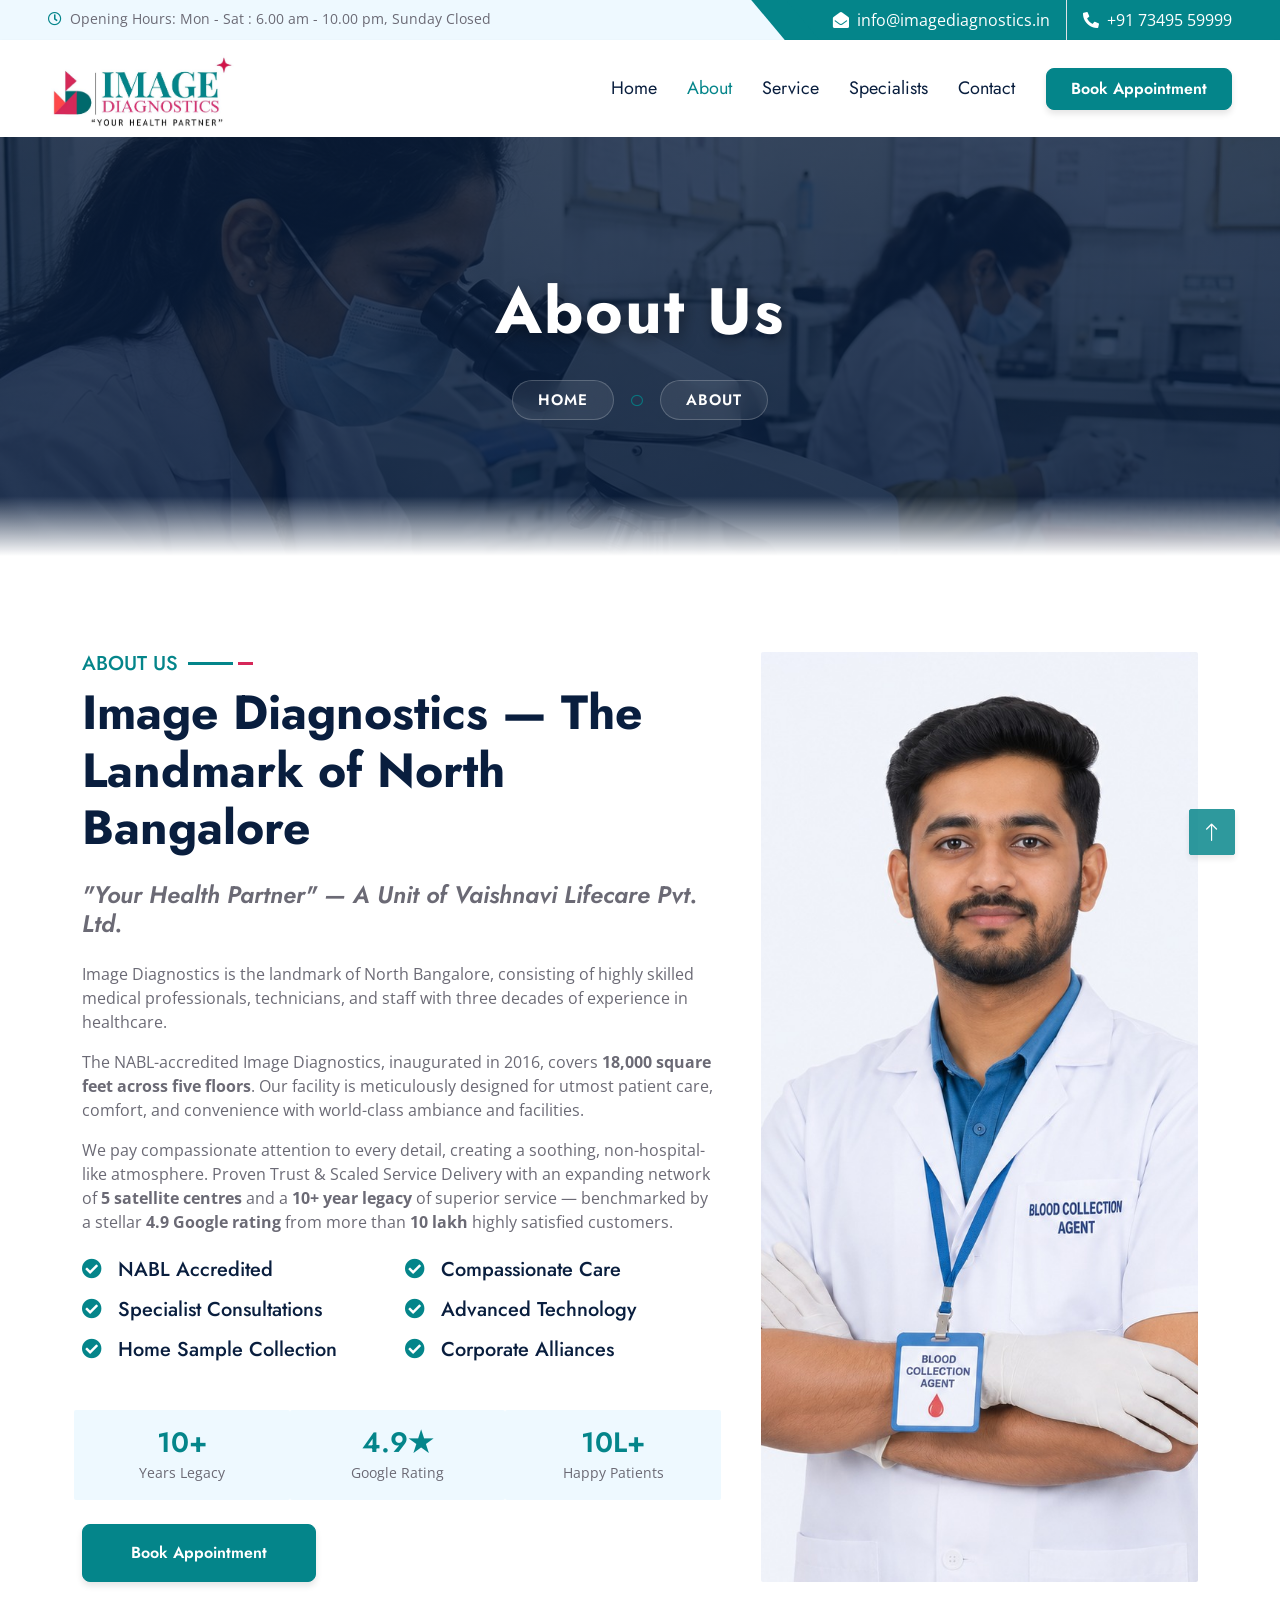
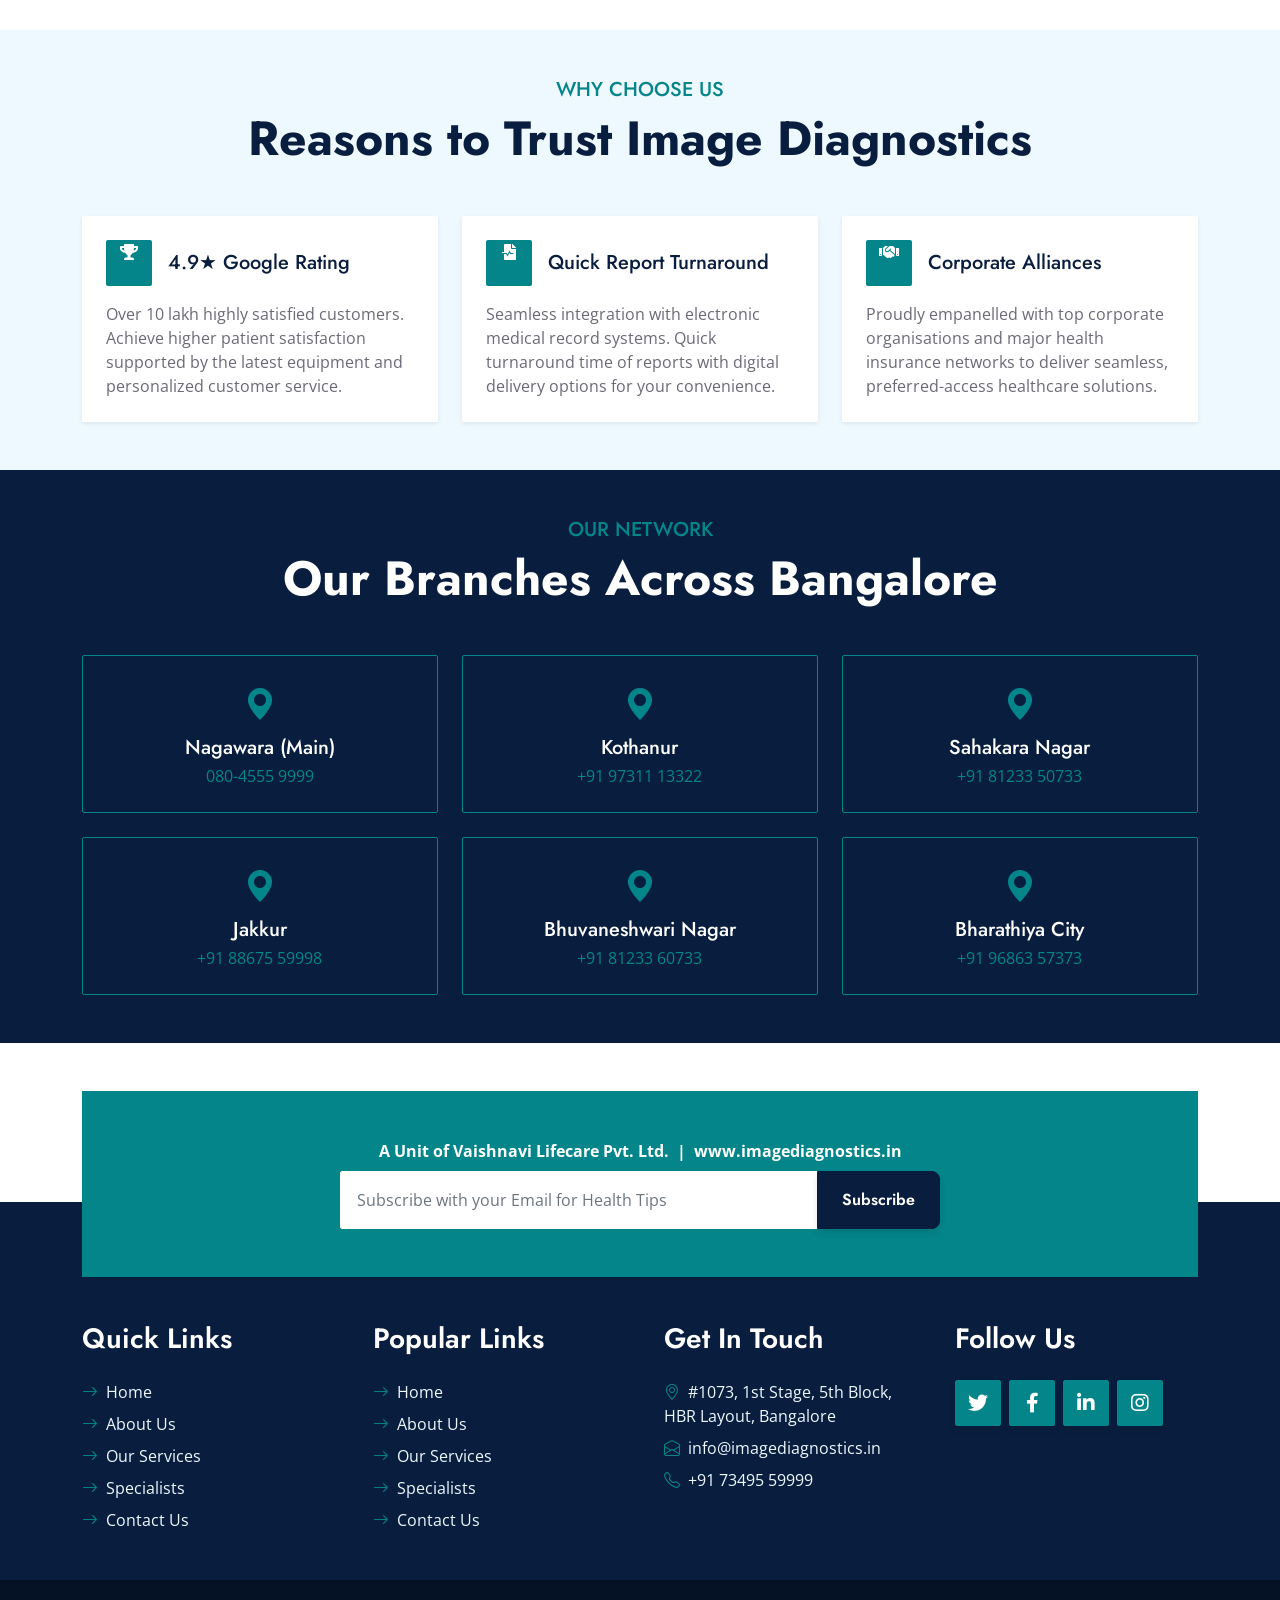
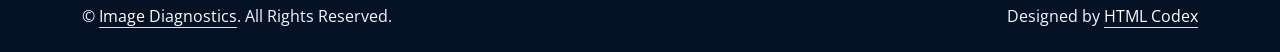
==== about.html @ 05ca8c04 "first commit" ====
<!DOCTYPE html>
<html lang="en">

<head>
    <meta charset="utf-8">
    <title>Image Diagnostics - Your Health Partner</title>
    <meta content="width=device-width, initial-scale=1.0" name="viewport">
    <meta content="Free HTML Templates" name="keywords">
    <meta content="Free HTML Templates" name="description">

    <!-- Favicon -->
    <link href="img/image_diagnostics_favicon.ico" rel="icon">

    <!-- Google Web Fonts -->
    <link rel="preconnect" href="https://fonts.gstatic.com">
    <link href="https://fonts.googleapis.com/css2?family=Jost:wght@500;600;700&family=Open+Sans:wght@400;600&display=swap" rel="stylesheet"> 

    <!-- Icon Font Stylesheet -->
    <link href="https://cdnjs.cloudflare.com/ajax/libs/font-awesome/5.10.0/css/all.min.css" rel="stylesheet">
    <link href="https://cdn.jsdelivr.net/npm/bootstrap-icons@1.4.1/font/bootstrap-icons.css" rel="stylesheet">

    <!-- Libraries Stylesheet -->
    <link href="lib/animate/animate.min.css" rel="stylesheet">

    <!-- Customized Bootstrap Stylesheet -->
    <link href="css/bootstrap.min.css" rel="stylesheet">

    <!-- Template Stylesheet -->
    <link href="css/style.css" rel="stylesheet">
</head>

<body>
    <!-- Spinner Start -->
    <div id="spinner" class="show bg-white position-fixed translate-middle w-100 vh-100 top-50 start-50 d-flex align-items-center justify-content-center">
        <div class="spinner-grow text-primary m-1" role="status">
            <span class="sr-only">Loading...</span>
        </div>
        <div class="spinner-grow text-dark m-1" role="status">
            <span class="sr-only">Loading...</span>
        </div>
        <div class="spinner-grow text-secondary m-1" role="status">
            <span class="sr-only">Loading...</span>
        </div>
    </div>
    <!-- Spinner End -->


    <!-- Topbar Start -->
    <div class="container-fluid bg-light ps-5 pe-0 d-none d-lg-block">
        <div class="row gx-0">
            <div class="col-md-6 text-center text-lg-start mb-2 mb-lg-0">
                <div class="d-inline-flex align-items-center">
                    <small class="py-2"><i class="far fa-clock text-primary me-2"></i>Opening Hours: Mon - Sat : 6.00 am - 10.00 pm, Sunday Closed </small>
                </div>
            </div>
            <div class="col-md-6 text-center text-lg-end">
                <div class="position-relative d-inline-flex align-items-center bg-primary text-white top-shape px-5">
                    <div class="me-3 pe-3 border-end py-2">
                        <p class="m-0"><i class="fa fa-envelope-open me-2"></i><a href="mailto:info@imagediagnostics.in" class="text-white text-decoration-none">info@imagediagnostics.in</a></p>
                    </div>
                    <div class="py-2">
                        <p class="m-0"><i class="fa fa-phone-alt me-2"></i><a href="tel:+917349559999" class="text-white text-decoration-none">+91 73495 59999</a></p>
                    </div>
                </div>
            </div>
        </div>
    </div>
    <!-- Topbar End -->


    <!-- Navbar Start -->
    <nav class="navbar navbar-expand-lg bg-white navbar-light shadow-sm px-5 py-3 py-lg-0">
        <a href="index.html" class="navbar-brand p-0">
            <img src="img/index_img.jpeg" alt="Image Diagnostics" style="max-height: 80px; margin-top: 5px;">
        </a>
        <button class="navbar-toggler" type="button" data-bs-toggle="collapse" data-bs-target="#navbarCollapse">
            <span class="navbar-toggler-icon"></span>
        </button>
        <div class="collapse navbar-collapse" id="navbarCollapse">
            <div class="navbar-nav ms-auto py-0">
                <a href="index.html" class="nav-item nav-link">Home</a>
                <a href="about.html" class="nav-item nav-link active">About</a>
                <a href="service.html" class="nav-item nav-link">Service</a>
                <a href="team.html" class="nav-item nav-link">Specialists</a>
                <a href="contact.html" class="nav-item nav-link">Contact</a>
            </div>
            <a href="appointment.html" class="btn btn-primary py-2 px-4 ms-3" style="border-radius: 8px;">Book Appointment</a>
        </div>
    </nav>
    <!-- Navbar End -->


    <!-- Hero Start -->
    <div class="container-fluid bg-primary py-5 hero-header mb-5">
        <div class="row py-3">
            <div class="col-12 text-center">
                <h1 class="display-3 text-white animated zoomIn">About Us</h1>
                <a href="index.html" class="h4 text-white">Home</a>
                <i class="far fa-circle text-white px-2"></i>
                <a href="about.html" class="h4 text-white">About</a>
            </div>
        </div>
    </div>
    <!-- Hero End -->


    <!-- About Start -->
    <div class="container-fluid py-5 wow fadeInUp" data-wow-delay="0.1s">
        <div class="container">
            <div class="row g-5">
                <div class="col-lg-7">
                    <div class="section-title mb-4">
                        <h5 class="position-relative d-inline-block text-primary text-uppercase">About Us</h5>
                        <h1 class="display-5 mb-0">Image Diagnostics — The Landmark of North Bangalore</h1>
                    </div>
                    <h4 class="text-body fst-italic mb-4">"Your Health Partner" — A Unit of Vaishnavi Lifecare Pvt. Ltd.</h4>
                    <p class="mb-3">Image Diagnostics is the landmark of North Bangalore, consisting of highly skilled medical professionals, technicians, and staff with three decades of experience in healthcare.</p>
                    <p class="mb-3">The NABL-accredited Image Diagnostics, inaugurated in 2016, covers <strong>18,000 square feet across five floors</strong>. Our facility is meticulously designed for utmost patient care, comfort, and convenience with world-class ambiance and facilities.</p>
                    <p class="mb-4">We pay compassionate attention to every detail, creating a soothing, non-hospital-like atmosphere. Proven Trust &amp; Scaled Service Delivery with an expanding network of <strong>5 satellite centres</strong> and a <strong>10+ year legacy</strong> of superior service — benchmarked by a stellar <strong>4.9 Google rating</strong> from more than <strong>10 lakh</strong> highly satisfied customers.</p>
                    <div class="row g-3">
                        <div class="col-sm-6 wow zoomIn" data-wow-delay="0.3s">
                            <h5 class="mb-3"><i class="fa fa-check-circle text-primary me-3"></i>NABL Accredited</h5>
                            <h5 class="mb-3"><i class="fa fa-check-circle text-primary me-3"></i>Specialist Consultations</h5>
                            <h5 class="mb-3"><i class="fa fa-check-circle text-primary me-3"></i>Home Sample Collection</h5>
                        </div>
                        <div class="col-sm-6 wow zoomIn" data-wow-delay="0.6s">
                            <h5 class="mb-3"><i class="fa fa-check-circle text-primary me-3"></i>Compassionate Care</h5>
                            <h5 class="mb-3"><i class="fa fa-check-circle text-primary me-3"></i>Advanced Technology</h5>
                            <h5 class="mb-3"><i class="fa fa-check-circle text-primary me-3"></i>Corporate Alliances</h5>
                        </div>
                    </div>
                    <!-- Stats Row -->
                    <div class="row g-3 mt-3">
                        <div class="col-4 text-center bg-light rounded py-3">
                            <h3 class="text-primary mb-0">10+</h3>
                            <small>Years Legacy</small>
                        </div>
                        <div class="col-4 text-center bg-light rounded py-3">
                            <h3 class="text-primary mb-0">4.9★</h3>
                            <small>Google Rating</small>
                        </div>
                        <div class="col-4 text-center bg-light rounded py-3">
                            <h3 class="text-primary mb-0">10L+</h3>
                            <small>Happy Patients</small>
                        </div>
                    </div>
                    <a href="appointment.html" class="btn btn-primary py-3 px-5 mt-4 wow zoomIn" data-wow-delay="0.6s">Book Appointment</a>
                </div>
                <div class="col-lg-5" style="min-height: 500px;">
                    <div class="position-relative h-100">
                        <img class="position-absolute w-100 h-100 rounded wow zoomIn" data-wow-delay="0.9s" src="img/about.jpg" style="object-fit: cover;">
                    </div>
                </div>
            </div>
        </div>
    </div>
    <!-- About End -->


    <!-- Why Choose Us Start -->
    <div class="container-fluid py-5 wow fadeInUp" data-wow-delay="0.1s" style="background: #EEF9FF;">
        <div class="container">
            <div class="text-center mb-5">
                <h5 class="position-relative d-inline-block text-primary text-uppercase">Why Choose Us</h5>
                <h1 class="display-5 mb-0">Reasons to Trust Image Diagnostics</h1>
            </div>
            <div class="row g-4">
                <div class="col-lg-4 col-md-6 wow zoomIn" data-wow-delay="0.1s">
                    <div class="bg-white rounded p-4 h-100 shadow-sm">
                        <div class="d-flex align-items-center mb-3">
                            <div class="btn-lg-square bg-primary rounded me-3"><i class="fa fa-trophy text-white"></i></div>
                            <h5 class="mb-0">4.9&#9733; Google Rating</h5>
                        </div>
                        <p class="mb-0">Over 10 lakh highly satisfied customers. Achieve higher patient satisfaction supported by the latest equipment and personalized customer service.</p>
                    </div>
                </div>
                <div class="col-lg-4 col-md-6 wow zoomIn" data-wow-delay="0.3s">
                    <div class="bg-white rounded p-4 h-100 shadow-sm">
                        <div class="d-flex align-items-center mb-3">
                            <div class="btn-lg-square bg-primary rounded me-3"><i class="fa fa-file-medical-alt text-white"></i></div>
                            <h5 class="mb-0">Quick Report Turnaround</h5>
                        </div>
                        <p class="mb-0">Seamless integration with electronic medical record systems. Quick turnaround time of reports with digital delivery options for your convenience.</p>
                    </div>
                </div>
                <div class="col-lg-4 col-md-6 wow zoomIn" data-wow-delay="0.5s">
                    <div class="bg-white rounded p-4 h-100 shadow-sm">
                        <div class="d-flex align-items-center mb-3">
                            <div class="btn-lg-square bg-primary rounded me-3"><i class="fa fa-handshake text-white"></i></div>
                            <h5 class="mb-0">Corporate Alliances</h5>
                        </div>
                        <p class="mb-0">Proudly empanelled with top corporate organisations and major health insurance networks to deliver seamless, preferred-access healthcare solutions.</p>
                    </div>
                </div>
            </div>
        </div>
    </div>
    <!-- Why Choose Us End -->


    <!-- Branches Start -->
    <div class="container-fluid bg-dark py-5 wow fadeInUp" data-wow-delay="0.1s">
        <div class="container">
            <div class="text-center mb-5">
                <h5 class="position-relative d-inline-block text-primary text-uppercase">Our Network</h5>
                <h1 class="display-5 text-white mb-0">Our Branches Across Bangalore</h1>
            </div>
            <div class="row g-4 text-center">
                <div class="col-lg-4 col-md-6 wow zoomIn" data-wow-delay="0.1s">
                    <div class="border border-primary rounded p-4">
                        <i class="bi bi-geo-alt-fill text-primary fs-2 d-block mb-2"></i>
                        <h5 class="text-white mb-1">Nagawara (Main)</h5>
                        <a href="tel:+918045559999" class="text-primary text-decoration-none">080-4555 9999</a>
                    </div>
                </div>
                <div class="col-lg-4 col-md-6 wow zoomIn" data-wow-delay="0.2s">
                    <div class="border border-primary rounded p-4">
                        <i class="bi bi-geo-alt-fill text-primary fs-2 d-block mb-2"></i>
                        <h5 class="text-white mb-1">Kothanur</h5>
                        <a href="tel:+919731113322" class="text-primary text-decoration-none">+91 97311 13322</a>
                    </div>
                </div>
                <div class="col-lg-4 col-md-6 wow zoomIn" data-wow-delay="0.3s">
                    <div class="border border-primary rounded p-4">
                        <i class="bi bi-geo-alt-fill text-primary fs-2 d-block mb-2"></i>
                        <h5 class="text-white mb-1">Sahakara Nagar</h5>
                        <a href="tel:+918123350733" class="text-primary text-decoration-none">+91 81233 50733</a>
                    </div>
                </div>
                <div class="col-lg-4 col-md-6 wow zoomIn" data-wow-delay="0.4s">
                    <div class="border border-primary rounded p-4">
                        <i class="bi bi-geo-alt-fill text-primary fs-2 d-block mb-2"></i>
                        <h5 class="text-white mb-1">Jakkur</h5>
                        <a href="tel:+918867559998" class="text-primary text-decoration-none">+91 88675 59998</a>
                    </div>
                </div>
                <div class="col-lg-4 col-md-6 wow zoomIn" data-wow-delay="0.5s">
                    <div class="border border-primary rounded p-4">
                        <i class="bi bi-geo-alt-fill text-primary fs-2 d-block mb-2"></i>
                        <h5 class="text-white mb-1">Bhuvaneshwari Nagar</h5>
                        <a href="tel:+918123360733" class="text-primary text-decoration-none">+91 81233 60733</a>
                    </div>
                </div>
                <div class="col-lg-4 col-md-6 wow zoomIn" data-wow-delay="0.6s">
                    <div class="border border-primary rounded p-4">
                        <i class="bi bi-geo-alt-fill text-primary fs-2 d-block mb-2"></i>
                        <h5 class="text-white mb-1">Bharathiya City</h5>
                        <a href="tel:+919686357373" class="text-primary text-decoration-none">+91 96863 57373</a>
                    </div>
                </div>
            </div>
        </div>
    </div>
    <!-- Branches End -->
    

    <!-- Newsletter Start -->
    <div class="container-fluid position-relative pt-5 wow fadeInUp" data-wow-delay="0.1s" style="z-index: 1;">
        <div class="container">
            <div class="bg-primary p-5">
                <p class="text-white text-center mb-2 fw-bold">A Unit of Vaishnavi Lifecare Pvt. Ltd. &nbsp;|&nbsp; <a href="https://www.imagediagnostics.in" target="_blank" class="text-white">www.imagediagnostics.in</a></p>
                <form class="mx-auto" style="max-width: 600px;">
                    <div class="input-group">
                        <input type="email" class="form-control border-white p-3" placeholder="Subscribe with your Email for Health Tips">
                        <button class="btn btn-dark px-4">Subscribe</button>
                    </div>
                </form>
            </div>
        </div>
    </div>
    <!-- Newsletter End -->
    

    <!-- Footer Start -->
    <div class="container-fluid bg-dark text-light py-5 wow fadeInUp" data-wow-delay="0.3s" style="margin-top: -75px;">
        <div class="container pt-5">
            <div class="row g-5 pt-4">
                <div class="col-lg-3 col-md-6">
                    <h3 class="text-white mb-4">Quick Links</h3>
                    <div class="d-flex flex-column justify-content-start">
                        <a class="text-light mb-2" href="index.html"><i class="bi bi-arrow-right text-primary me-2"></i>Home</a>
                        <a class="text-light mb-2" href="about.html"><i class="bi bi-arrow-right text-primary me-2"></i>About Us</a>
                        <a class="text-light mb-2" href="service.html"><i class="bi bi-arrow-right text-primary me-2"></i>Our Services</a>
                        <a class="text-light mb-2" href="team.html"><i class="bi bi-arrow-right text-primary me-2"></i>Specialists</a>
                        <a class="text-light" href="contact.html"><i class="bi bi-arrow-right text-primary me-2"></i>Contact Us</a>
                    </div>
                </div>
                <div class="col-lg-3 col-md-6">
                    <h3 class="text-white mb-4">Popular Links</h3>
                    <div class="d-flex flex-column justify-content-start">
                        <a class="text-light mb-2" href="index.html"><i class="bi bi-arrow-right text-primary me-2"></i>Home</a>
                        <a class="text-light mb-2" href="about.html"><i class="bi bi-arrow-right text-primary me-2"></i>About Us</a>
                        <a class="text-light mb-2" href="service.html"><i class="bi bi-arrow-right text-primary me-2"></i>Our Services</a>
                        <a class="text-light mb-2" href="team.html"><i class="bi bi-arrow-right text-primary me-2"></i>Specialists</a>
                        <a class="text-light" href="contact.html"><i class="bi bi-arrow-right text-primary me-2"></i>Contact Us</a>
                    </div>
                </div>
                <div class="col-lg-3 col-md-6">
                    <h3 class="text-white mb-4">Get In Touch</h3>
                    <p class="mb-2"><i class="bi bi-geo-alt text-primary me-2"></i>#1073, 1st Stage, 5th Block, HBR Layout, Bangalore</p>
                    <p class="mb-2"><i class="bi bi-envelope-open text-primary me-2"></i><a href="mailto:info@imagediagnostics.in" class="text-light text-decoration-none">info@imagediagnostics.in</a></p>
                    <p class="mb-0"><i class="bi bi-telephone text-primary me-2"></i><a href="tel:+917349559999" class="text-light text-decoration-none">+91 73495 59999</a></p>
                </div>
                <div class="col-lg-3 col-md-6">
                    <h3 class="text-white mb-4">Follow Us</h3>
                    <div class="d-flex">
                        <a class="btn btn-lg btn-primary btn-lg-square rounded me-2" href="https://twitter.com"><i class="fab fa-twitter fw-normal"></i></a>
                        <a class="btn btn-lg btn-primary btn-lg-square rounded me-2" href="https://facebook.com"><i class="fab fa-facebook-f fw-normal"></i></a>
                        <a class="btn btn-lg btn-primary btn-lg-square rounded me-2" href="https://linkedin.com"><i class="fab fa-linkedin-in fw-normal"></i></a>
                        <a class="btn btn-lg btn-primary btn-lg-square rounded" href="https://instagram.com"><i class="fab fa-instagram fw-normal"></i></a>
                    </div>
                </div>
            </div>
        </div>
    </div>
    <div class="container-fluid text-light py-4" style="background: #051225;">
        <div class="container">
            <div class="row g-0">
                <div class="col-md-6 text-center text-md-start">
                    <p class="mb-md-0">&copy; <a class="text-white border-bottom" href="index.html">Image Diagnostics</a>. All Rights Reserved.</p>
                </div>
                <div class="col-md-6 text-center text-md-end">
                    <!--/*** The author’s attribution link below must remain intact on your website. ***/-->
                    <!--/*** If you wish to remove this credit link, please purchase the Pro Version from https://htmlcodex.com . ***/-->
                    <p class="mb-0">Designed by <a class="text-white border-bottom" href="https://htmlcodex.com">HTML Codex</a></p>
                </div>
            </div>
        </div>
    </div>
    <!-- Footer End -->


    <!-- Back to Top -->
    <a href="#" class="btn btn-lg btn-primary btn-lg-square rounded back-to-top"><i class="bi bi-arrow-up"></i></a>


    <!-- JavaScript Libraries -->
    <script src="https://code.jquery.com/jquery-3.4.1.min.js"></script>
    <script src="https://cdn.jsdelivr.net/npm/bootstrap@5.0.0/dist/js/bootstrap.bundle.min.js"></script>
    <script src="lib/wow/wow.min.js"></script>
    <script src="lib/easing/easing.min.js"></script>
    <script src="lib/waypoints/waypoints.min.js"></script>

    <!-- Template Javascript -->
    <script src="js/main.js"></script>
</body>

</html>
---- css/style.css ----
/********** Template CSS **********/
:root {
    --primary: #04858A;
    --secondary: #D62859;
    --light: #EEF9FF;
    --dark: #091E3E;
}

h1,
h2,
.font-weight-bold {
    font-weight: 700 !important;
}

h3,
h4,
.font-weight-semi-bold {
    font-weight: 600 !important;
}

h5,
h6,
.font-weight-medium {
    font-weight: 500 !important;
}

.btn {
    font-family: 'Jost', sans-serif;
    font-weight: 600;
    transition: all 0.3s ease;
    border-radius: 8px;
    box-shadow: 0 4px 6px rgba(0, 0, 0, 0.1);
}

.btn-primary,
.btn-secondary {
    color: #FFFFFF;
}

.btn-primary:hover {
    background: var(--secondary);
    border-color: var(--secondary);
    transform: translateY(-2px);
    box-shadow: 0 6px 12px rgba(0, 0, 0, 0.15);
}

.btn-secondary:hover {
    background: var(--primary);
    border-color: var(--primary);
    transform: translateY(-2px);
    box-shadow: 0 6px 12px rgba(0, 0, 0, 0.15);
}

.btn-square {
    width: 36px;
    height: 36px;
}

.btn-sm-square {
    width: 28px;
    height: 28px;
}

.btn-lg-square {
    width: 46px;
    height: 46px;
}

.btn-square,
.btn-sm-square,
.btn-lg-square {
    padding-left: 0;
    padding-right: 0;
    text-align: center;
}

#spinner {
    opacity: 0;
    visibility: hidden;
    transition: opacity .5s ease-out, visibility 0s linear .5s;
    z-index: 99999;
}

#spinner.show {
    transition: opacity .5s ease-out, visibility 0s linear 0s;
    visibility: visible;
    opacity: 1;
}

.back-to-top {
    position: fixed;
    display: none;
    right: 45px;
    bottom: 45px;
    z-index: 99;
}

.top-shape::before {
    position: absolute;
    content: "";
    width: 35px;
    height: 100%;
    top: 0;
    left: -17px;
    background: var(--primary);
    transform: skew(40deg);
}

.navbar-light .navbar-nav .nav-link {
    font-family: 'Jost', sans-serif;
    padding: 35px 15px;
    font-size: 18px;
    color: var(--dark);
    outline: none;
    transition: all 0.3s ease;
}

.sticky-top.navbar-light .navbar-nav .nav-link {
    padding: 20px 15px;
}

.navbar-light .navbar-nav .nav-link:hover,
.navbar-light .navbar-nav .nav-link.active {
    color: var(--primary);
}

@media (max-width: 991.98px) {
    .navbar-light .navbar-nav .nav-link,
    .sticky-top.navbar-light .navbar-nav .nav-link {
        padding: 10px 0;
    }
}

.carousel-caption {
    top: 0;
    left: 0;
    right: 0;
    bottom: 0;
    background: linear-gradient(rgba(9, 30, 62, 0.8), rgba(9, 30, 62, 0.5));
    z-index: 1;
}

@media (max-width: 576px) {
    .carousel-caption h5 {
        font-size: 14px;
        font-weight: 500 !important;
    }

    .carousel-caption h1 {
        font-size: 30px;
        font-weight: 600 !important;
    }
}

.carousel-control-prev,
.carousel-control-next {
    width: 10%;
}

.carousel-control-prev-icon,
.carousel-control-next-icon {
    width: 3rem;
    height: 3rem;
}

.section-title h5::before {
    position: absolute;
    content: "";
    width: 45px;
    height: 3px;
    right: -55px;
    bottom: 11px;
    background: var(--primary);
}

.section-title h5::after {
    position: absolute;
    content: "";
    width: 15px;
    height: 3px;
    right: -75px;
    bottom: 11px;
    background: var(--secondary);
}

.hero-header {
    background: linear-gradient(rgba(9, 30, 62, 0.75), rgba(9, 30, 62, 0.95)), url(../img/carousel-1.jpg) center center no-repeat;
    background-size: cover;
    background-attachment: fixed;
    padding: 120px 0 !important;
    position: relative;
}

.hero-header::after {
    content: '';
    position: absolute;
    bottom: 0;
    left: 0;
    width: 100%;
    height: 60px;
    background: linear-gradient(to top, rgba(255,255,255,1), rgba(255,255,255,0));
    pointer-events: none;
}

.hero-header .display-3 {
    font-weight: 700;
    letter-spacing: 2px;
    text-shadow: 2px 5px 15px rgba(0, 0, 0, 0.4);
    margin-bottom: 30px;
}

.hero-header .h4 {
    font-size: 0.95rem;
    font-weight: 600;
    letter-spacing: 1px;
    text-transform: uppercase;
    padding: 10px 25px;
    border-radius: 50px;
    background: rgba(255, 255, 255, 0.08);
    backdrop-filter: blur(10px);
    -webkit-backdrop-filter: blur(10px);
    border: 1px solid rgba(255, 255, 255, 0.2);
    transition: all 0.3s ease;
    display: inline-block;
    margin: 0;
}

.hero-header .h4:hover {
    background: var(--primary);
    border-color: var(--primary);
    transform: translateY(-3px);
    box-shadow: 0 8px 20px rgba(4, 133, 138, 0.4);
    color: #ffffff !important;
}

.hero-header i {
    font-size: 0.75rem;
    opacity: 0.8;
    margin: 0 5px;
    vertical-align: middle;
    color: var(--primary) !important;
}

.service-item img,
.service-item .bg-light,
.service-item .bg-light h5,
.team-item .team-text {
    transition: all 0.4s ease;
}

.service-item, .team-item {
    border-radius: 12px;
    box-shadow: 0 10px 30px rgba(0, 0, 0, 0.05);
    background: #fff;
}

.service-item:hover img {
    transform: scale(1.1);
}

.service-item:hover, .team-item:hover {
    transform: translateY(-8px);
    box-shadow: 0 15px 35px rgba(0, 0, 0, 0.1);
}

.team-item .team-text::after,
.service-item .bg-light::after {
    display: none;
}
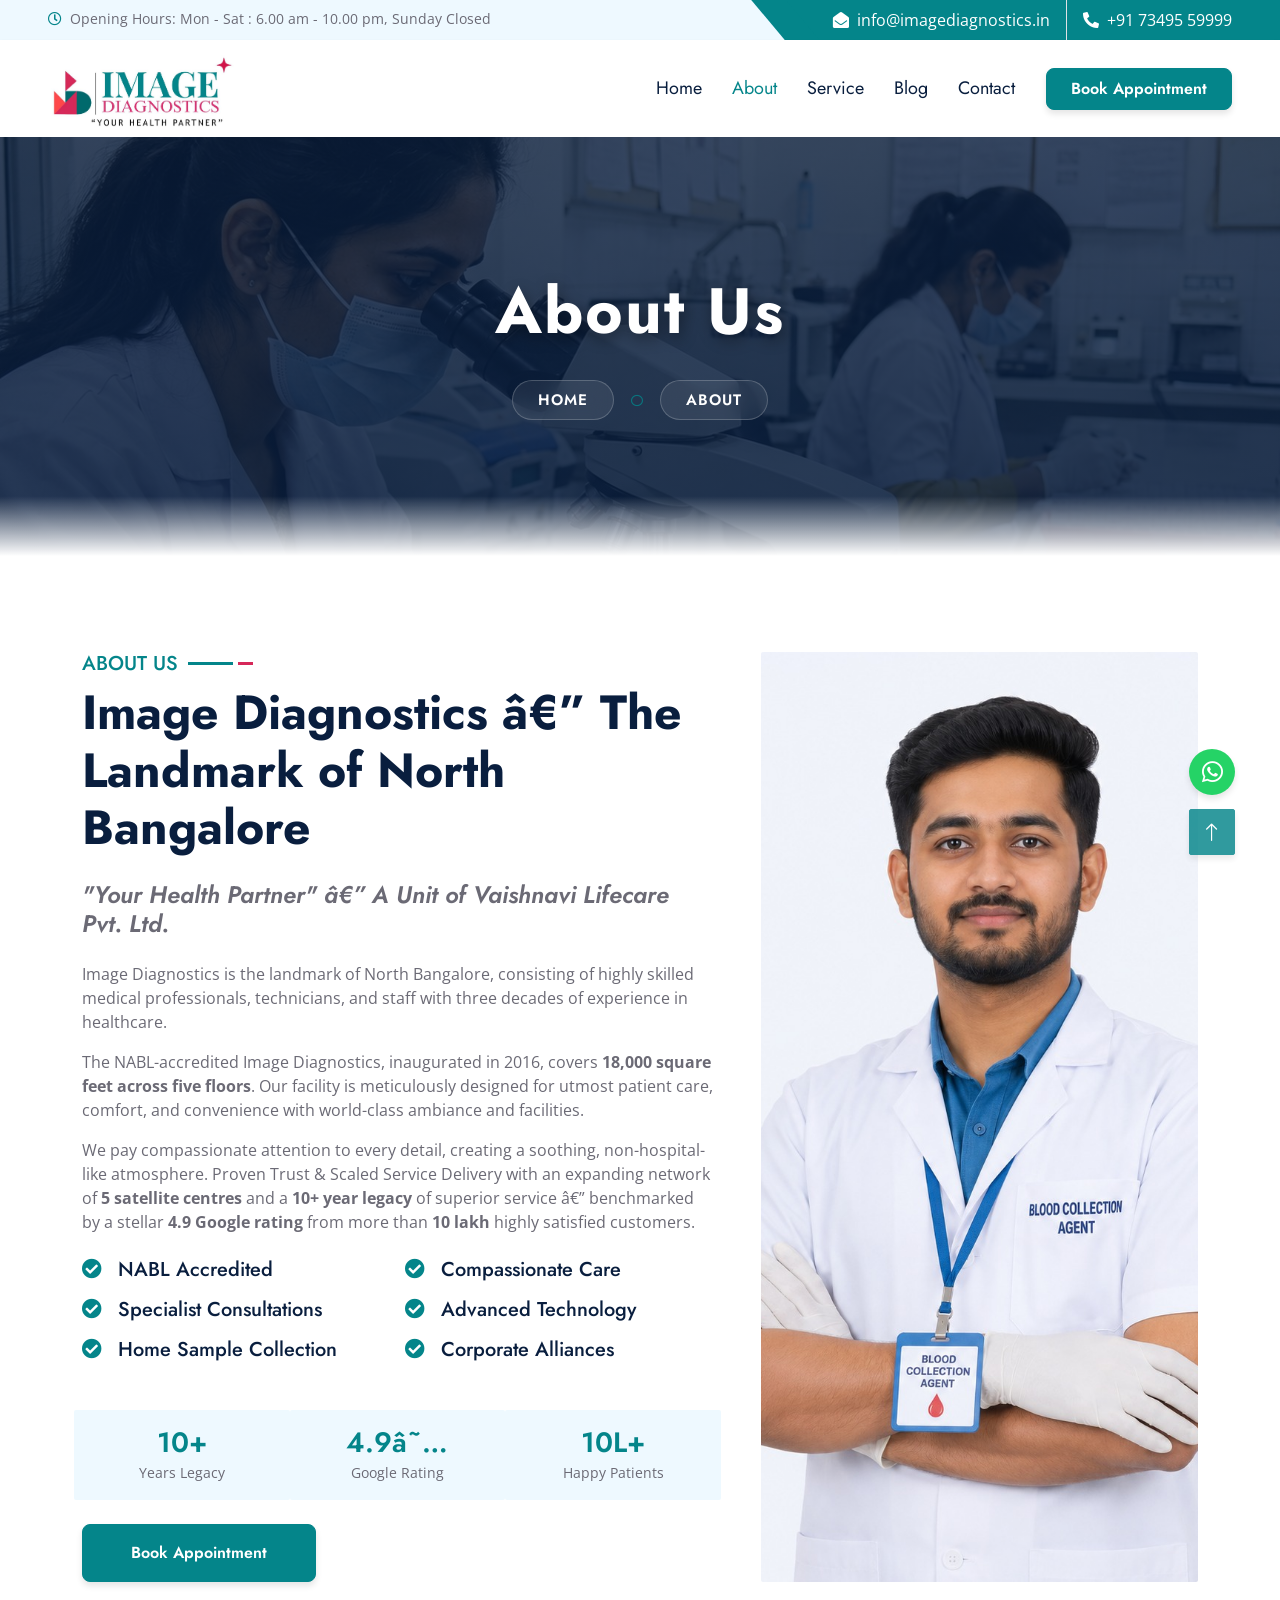
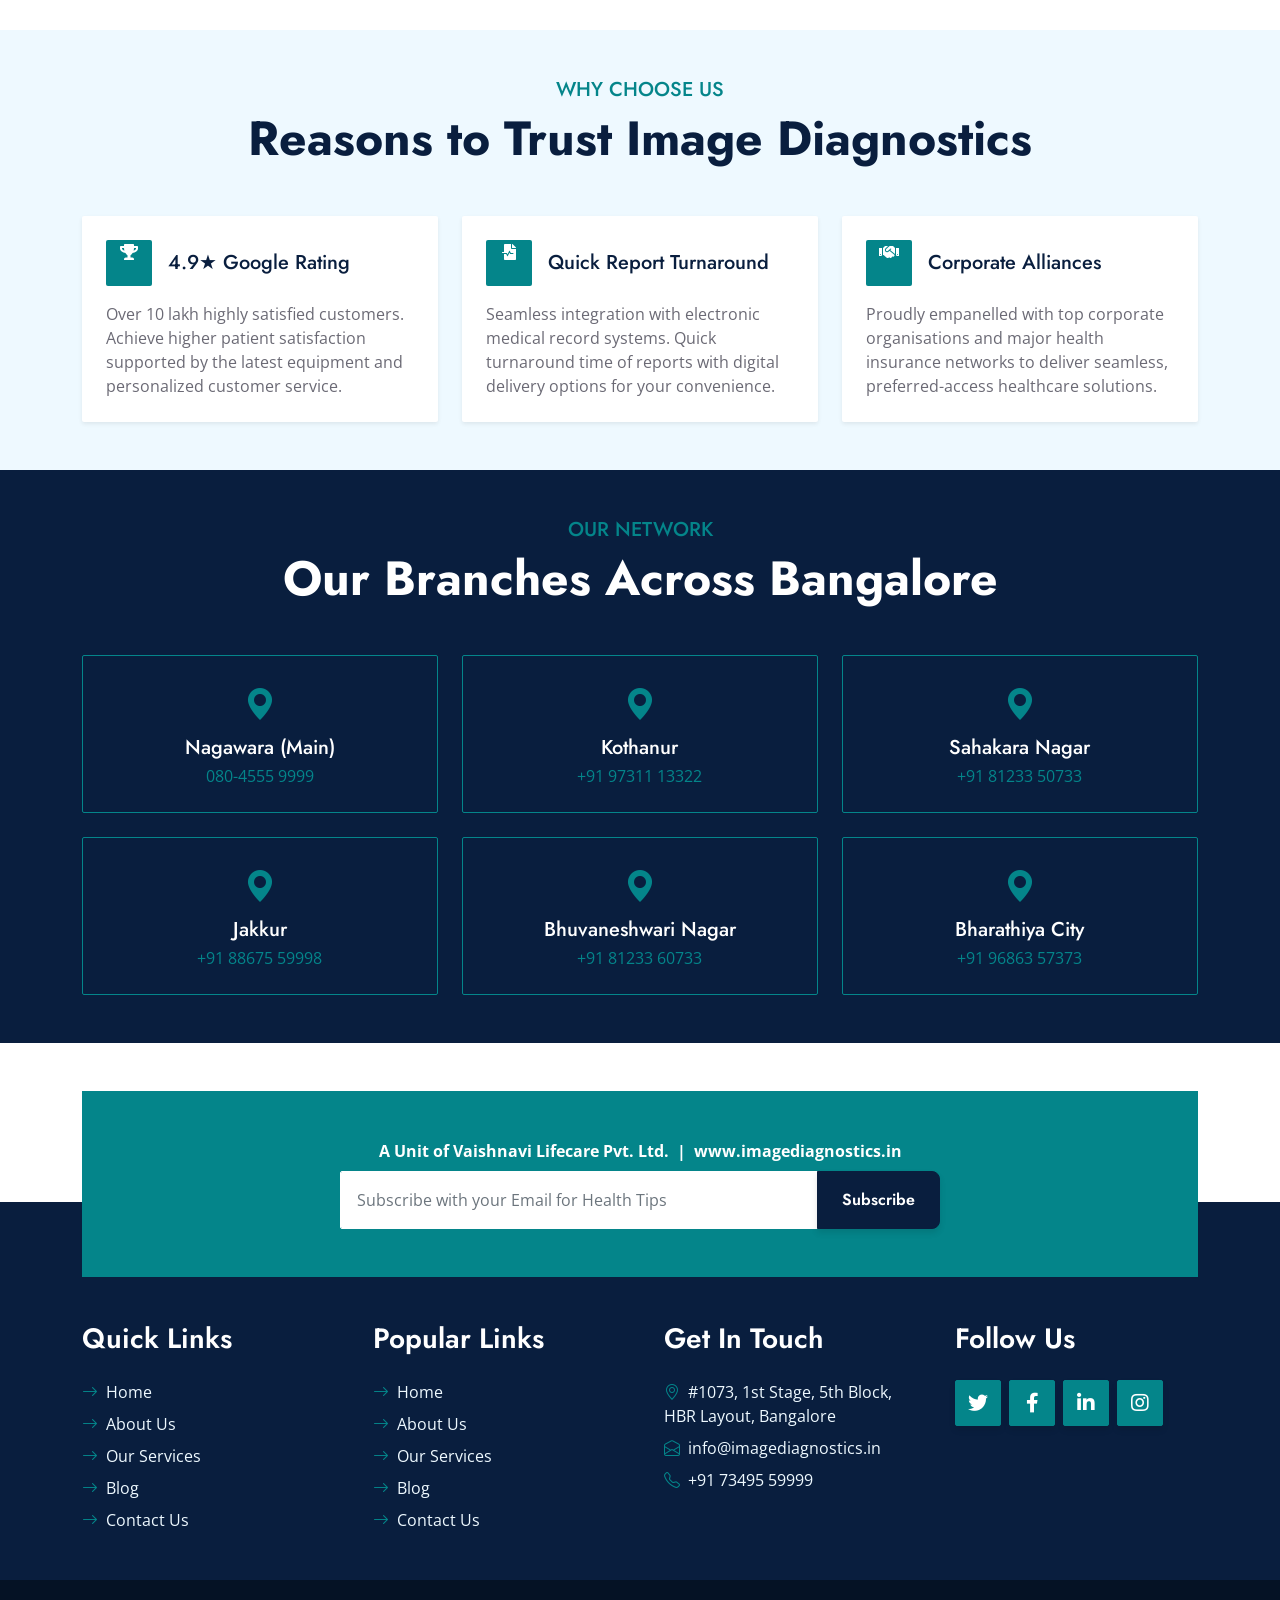
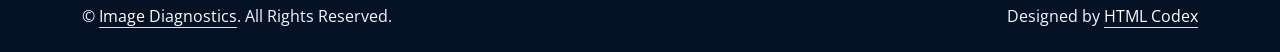
==== commit 5b74d3a0: "Updated website content and styling" ====
--- a/about.html
+++ b/about.html
@@ -1,4 +1,4 @@
-<!DOCTYPE html>
+﻿<!DOCTYPE html>
 <html lang="en">
 
 <head>
@@ -81,7 +81,7 @@
                 <a href="index.html" class="nav-item nav-link">Home</a>
                 <a href="about.html" class="nav-item nav-link active">About</a>
                 <a href="service.html" class="nav-item nav-link">Service</a>
-                <a href="team.html" class="nav-item nav-link">Specialists</a>
+                <a href="blog.html" class="nav-item nav-link">Blog</a>
                 <a href="contact.html" class="nav-item nav-link">Contact</a>
             </div>
             <a href="appointment.html" class="btn btn-primary py-2 px-4 ms-3" style="border-radius: 8px;">Book Appointment</a>
@@ -111,12 +111,12 @@
                 <div class="col-lg-7">
                     <div class="section-title mb-4">
                         <h5 class="position-relative d-inline-block text-primary text-uppercase">About Us</h5>
-                        <h1 class="display-5 mb-0">Image Diagnostics — The Landmark of North Bangalore</h1>
-                    </div>
-                    <h4 class="text-body fst-italic mb-4">"Your Health Partner" — A Unit of Vaishnavi Lifecare Pvt. Ltd.</h4>
+                        <h1 class="display-5 mb-0">Image Diagnostics â€” The Landmark of North Bangalore</h1>
+                    </div>
+                    <h4 class="text-body fst-italic mb-4">"Your Health Partner" â€” A Unit of Vaishnavi Lifecare Pvt. Ltd.</h4>
                     <p class="mb-3">Image Diagnostics is the landmark of North Bangalore, consisting of highly skilled medical professionals, technicians, and staff with three decades of experience in healthcare.</p>
                     <p class="mb-3">The NABL-accredited Image Diagnostics, inaugurated in 2016, covers <strong>18,000 square feet across five floors</strong>. Our facility is meticulously designed for utmost patient care, comfort, and convenience with world-class ambiance and facilities.</p>
-                    <p class="mb-4">We pay compassionate attention to every detail, creating a soothing, non-hospital-like atmosphere. Proven Trust &amp; Scaled Service Delivery with an expanding network of <strong>5 satellite centres</strong> and a <strong>10+ year legacy</strong> of superior service — benchmarked by a stellar <strong>4.9 Google rating</strong> from more than <strong>10 lakh</strong> highly satisfied customers.</p>
+                    <p class="mb-4">We pay compassionate attention to every detail, creating a soothing, non-hospital-like atmosphere. Proven Trust &amp; Scaled Service Delivery with an expanding network of <strong>5 satellite centres</strong> and a <strong>10+ year legacy</strong> of superior service â€” benchmarked by a stellar <strong>4.9 Google rating</strong> from more than <strong>10 lakh</strong> highly satisfied customers.</p>
                     <div class="row g-3">
                         <div class="col-sm-6 wow zoomIn" data-wow-delay="0.3s">
                             <h5 class="mb-3"><i class="fa fa-check-circle text-primary me-3"></i>NABL Accredited</h5>
@@ -136,7 +136,7 @@
                             <small>Years Legacy</small>
                         </div>
                         <div class="col-4 text-center bg-light rounded py-3">
-                            <h3 class="text-primary mb-0">4.9★</h3>
+                            <h3 class="text-primary mb-0">4.9â˜…</h3>
                             <small>Google Rating</small>
                         </div>
                         <div class="col-4 text-center bg-light rounded py-3">
@@ -281,7 +281,7 @@
                         <a class="text-light mb-2" href="index.html"><i class="bi bi-arrow-right text-primary me-2"></i>Home</a>
                         <a class="text-light mb-2" href="about.html"><i class="bi bi-arrow-right text-primary me-2"></i>About Us</a>
                         <a class="text-light mb-2" href="service.html"><i class="bi bi-arrow-right text-primary me-2"></i>Our Services</a>
-                        <a class="text-light mb-2" href="team.html"><i class="bi bi-arrow-right text-primary me-2"></i>Specialists</a>
+                        <a class="text-light mb-2" href="blog.html"><i class="bi bi-arrow-right text-primary me-2"></i>Blog</a>
                         <a class="text-light" href="contact.html"><i class="bi bi-arrow-right text-primary me-2"></i>Contact Us</a>
                     </div>
                 </div>
@@ -291,7 +291,7 @@
                         <a class="text-light mb-2" href="index.html"><i class="bi bi-arrow-right text-primary me-2"></i>Home</a>
                         <a class="text-light mb-2" href="about.html"><i class="bi bi-arrow-right text-primary me-2"></i>About Us</a>
                         <a class="text-light mb-2" href="service.html"><i class="bi bi-arrow-right text-primary me-2"></i>Our Services</a>
-                        <a class="text-light mb-2" href="team.html"><i class="bi bi-arrow-right text-primary me-2"></i>Specialists</a>
+                        <a class="text-light mb-2" href="blog.html"><i class="bi bi-arrow-right text-primary me-2"></i>Blog</a>
                         <a class="text-light" href="contact.html"><i class="bi bi-arrow-right text-primary me-2"></i>Contact Us</a>
                     </div>
                 </div>
@@ -320,7 +320,7 @@
                     <p class="mb-md-0">&copy; <a class="text-white border-bottom" href="index.html">Image Diagnostics</a>. All Rights Reserved.</p>
                 </div>
                 <div class="col-md-6 text-center text-md-end">
-                    <!--/*** The author’s attribution link below must remain intact on your website. ***/-->
+                    <!--/*** The authorâ€™s attribution link below must remain intact on your website. ***/-->
                     <!--/*** If you wish to remove this credit link, please purchase the Pro Version from https://htmlcodex.com . ***/-->
                     <p class="mb-0">Designed by <a class="text-white border-bottom" href="https://htmlcodex.com">HTML Codex</a></p>
                 </div>
@@ -332,6 +332,9 @@
 
     <!-- Back to Top -->
     <a href="#" class="btn btn-lg btn-primary btn-lg-square rounded back-to-top"><i class="bi bi-arrow-up"></i></a>
+
+    <!-- WhatsApp Icon -->
+    <a href="https://wa.me/917349559999" class="whatsapp-icon" target="_blank" rel="noopener noreferrer"><i class="fab fa-whatsapp"></i></a>
 
 
     <!-- JavaScript Libraries -->
@@ -345,4 +348,4 @@
     <script src="js/main.js"></script>
 </body>
 
-</html>+</html>
--- a/css/style.css
+++ b/css/style.css
@@ -93,6 +93,31 @@
     right: 45px;
     bottom: 45px;
     z-index: 99;
+}
+
+.whatsapp-icon {
+    position: fixed;
+    display: flex;
+    align-items: center;
+    justify-content: center;
+    right: 45px;
+    bottom: 105px;
+    z-index: 99;
+    background-color: #25d366;
+    color: white;
+    border-radius: 50%;
+    width: 46px;
+    height: 46px;
+    font-size: 24px;
+    box-shadow: 0 4px 6px rgba(0, 0, 0, 0.1);
+    transition: all 0.3s ease;
+}
+
+.whatsapp-icon:hover {
+    background-color: #128c7e;
+    color: white;
+    transform: translateY(-2px);
+    box-shadow: 0 6px 12px rgba(0, 0, 0, 0.15);
 }
 
 .top-shape::before {
@@ -125,6 +150,7 @@
 }
 
 @media (max-width: 991.98px) {
+
     .navbar-light .navbar-nav .nav-link,
     .sticky-top.navbar-light .navbar-nav .nav-link {
         padding: 10px 0;
@@ -198,7 +224,7 @@
     left: 0;
     width: 100%;
     height: 60px;
-    background: linear-gradient(to top, rgba(255,255,255,1), rgba(255,255,255,0));
+    background: linear-gradient(to top, rgba(255, 255, 255, 1), rgba(255, 255, 255, 0));
     pointer-events: none;
 }
 
@@ -248,7 +274,8 @@
     transition: all 0.4s ease;
 }
 
-.service-item, .team-item {
+.service-item,
+.team-item {
     border-radius: 12px;
     box-shadow: 0 10px 30px rgba(0, 0, 0, 0.05);
     background: #fff;
@@ -258,7 +285,8 @@
     transform: scale(1.1);
 }
 
-.service-item:hover, .team-item:hover {
+.service-item:hover,
+.team-item:hover {
     transform: translateY(-8px);
     box-shadow: 0 15px 35px rgba(0, 0, 0, 0.1);
 }
@@ -266,4 +294,37 @@
 .team-item .team-text::after,
 .service-item .bg-light::after {
     display: none;
+}
+
+/* Blog Cards Same Height */
+.team-item {
+    height: 100%;
+    display: flex;
+    flex-direction: column;
+    border-radius: 12px;
+    overflow: hidden;
+    background: #fff;
+    box-shadow: 0 10px 30px rgba(0, 0, 0, .08);
+}
+
+.team-item img {
+    width: 100%;
+    height: 250px;
+    object-fit: cover;
+}
+
+.team-text {
+    flex: 1;
+    display: flex;
+    flex-direction: column;
+    justify-content: space-between;
+    padding: 25px;
+}
+
+.team-text h4 {
+    min-height: 60px;
+}
+
+.team-text .btn {
+    margin-top: auto;
 }
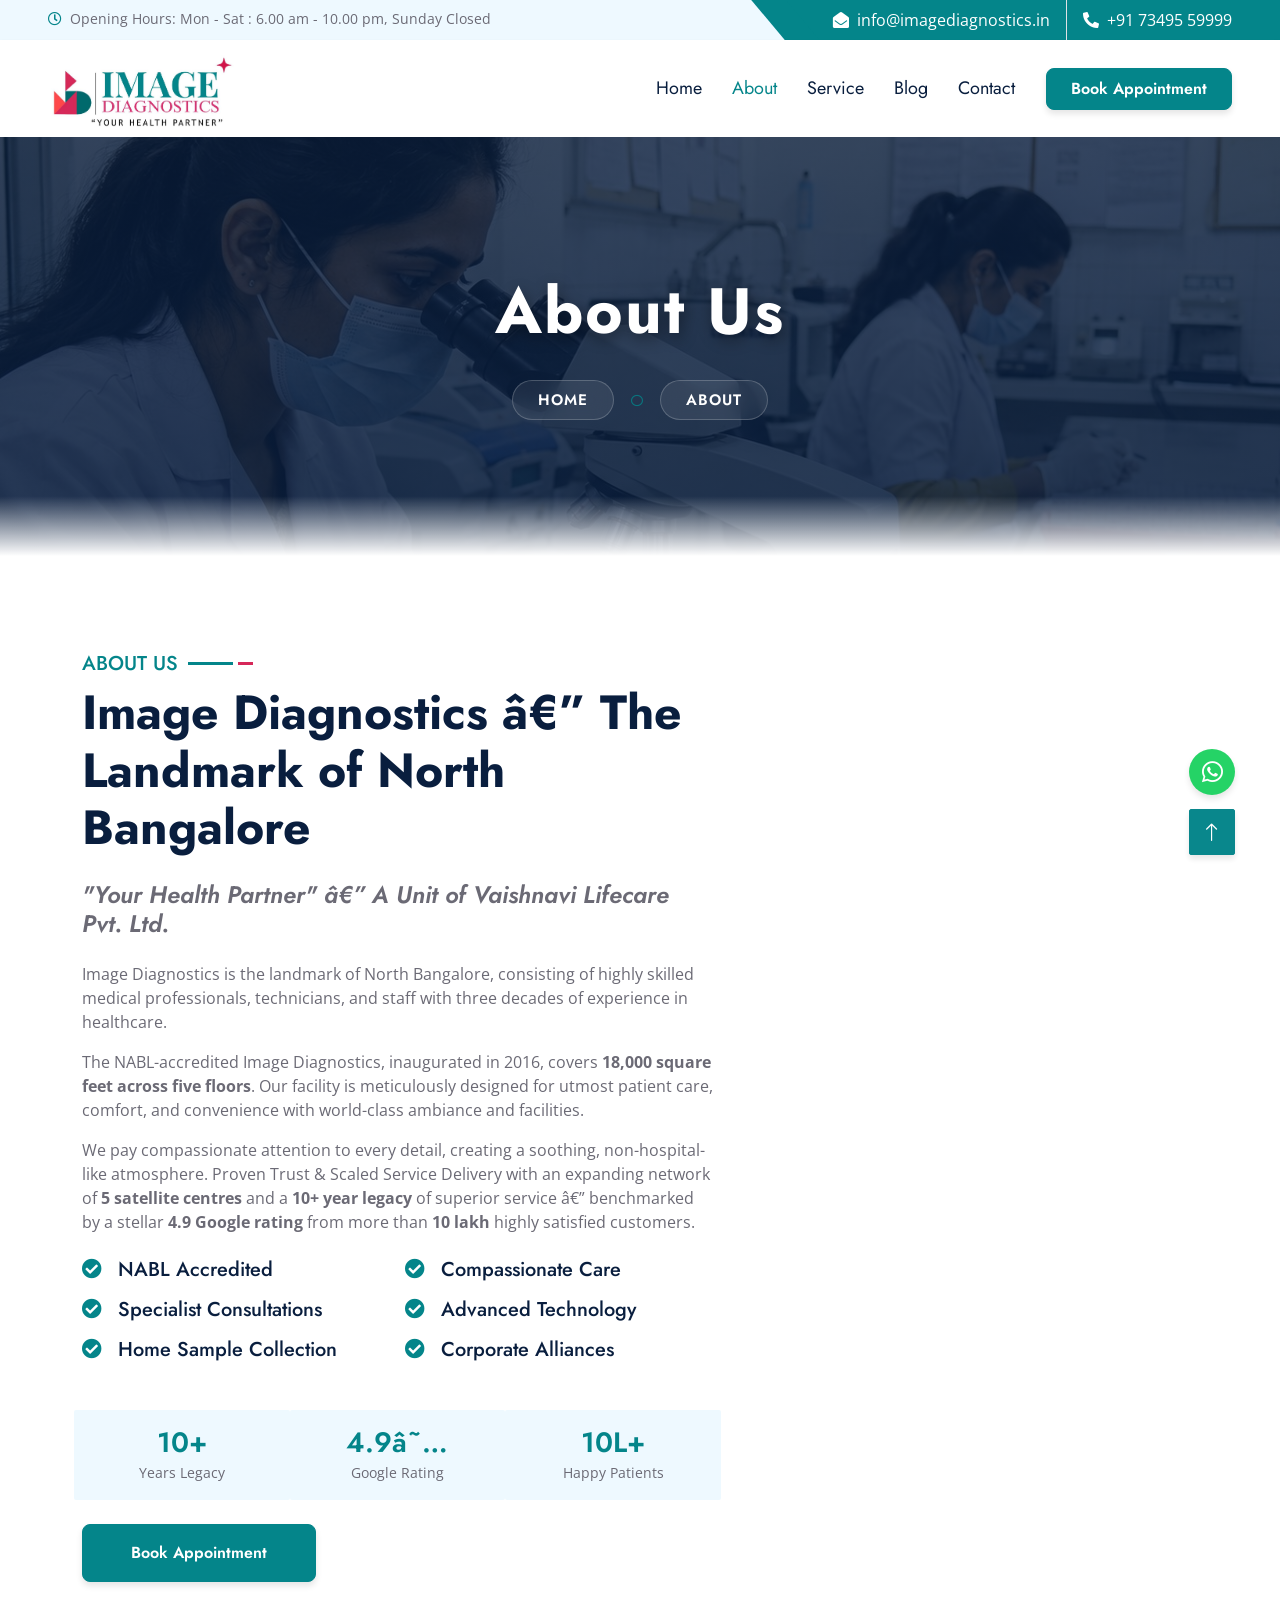
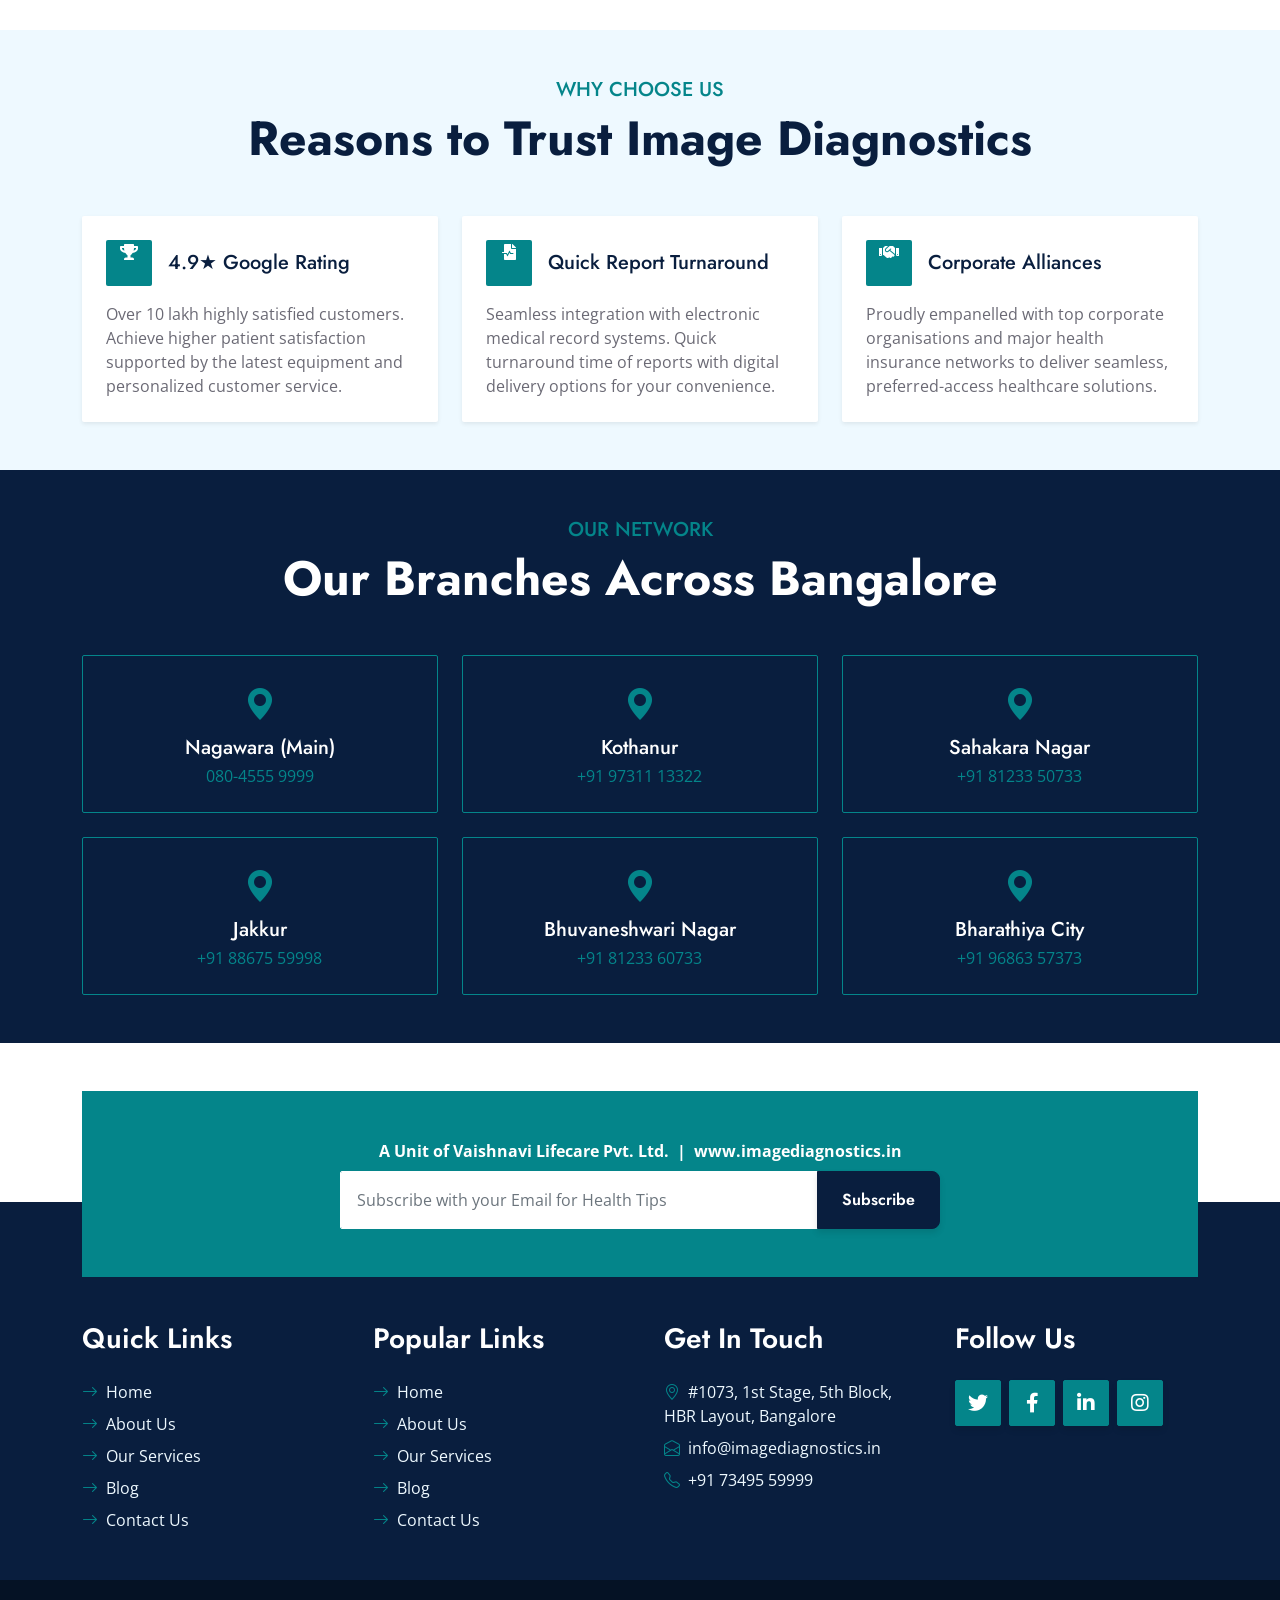
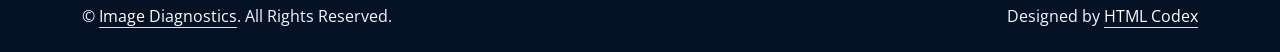
==== commit 32038a21: "Updated website content and styling" ====
--- a/about.html
+++ b/about.html
@@ -1,4 +1,4 @@
-﻿<!DOCTYPE html>
+<!DOCTYPE html>
 <html lang="en">
 
 <head>
@@ -148,7 +148,9 @@
                 </div>
                 <div class="col-lg-5" style="min-height: 500px;">
                     <div class="position-relative h-100">
-                        <img class="position-absolute w-100 h-100 rounded wow zoomIn" data-wow-delay="0.9s" src="img/about.jpg" style="object-fit: cover;">
+                        <video class="position-absolute w-100 h-100 rounded wow zoomIn" data-wow-delay="0.9s" style="object-fit: cover;" autoplay muted loop playsinline>
+                            <source src="img/ECG for Heart Health_ Accurate Diagnosis at Image Diagnostics.mp4" type="video/mp4">
+                        </video>
                     </div>
                 </div>
             </div>
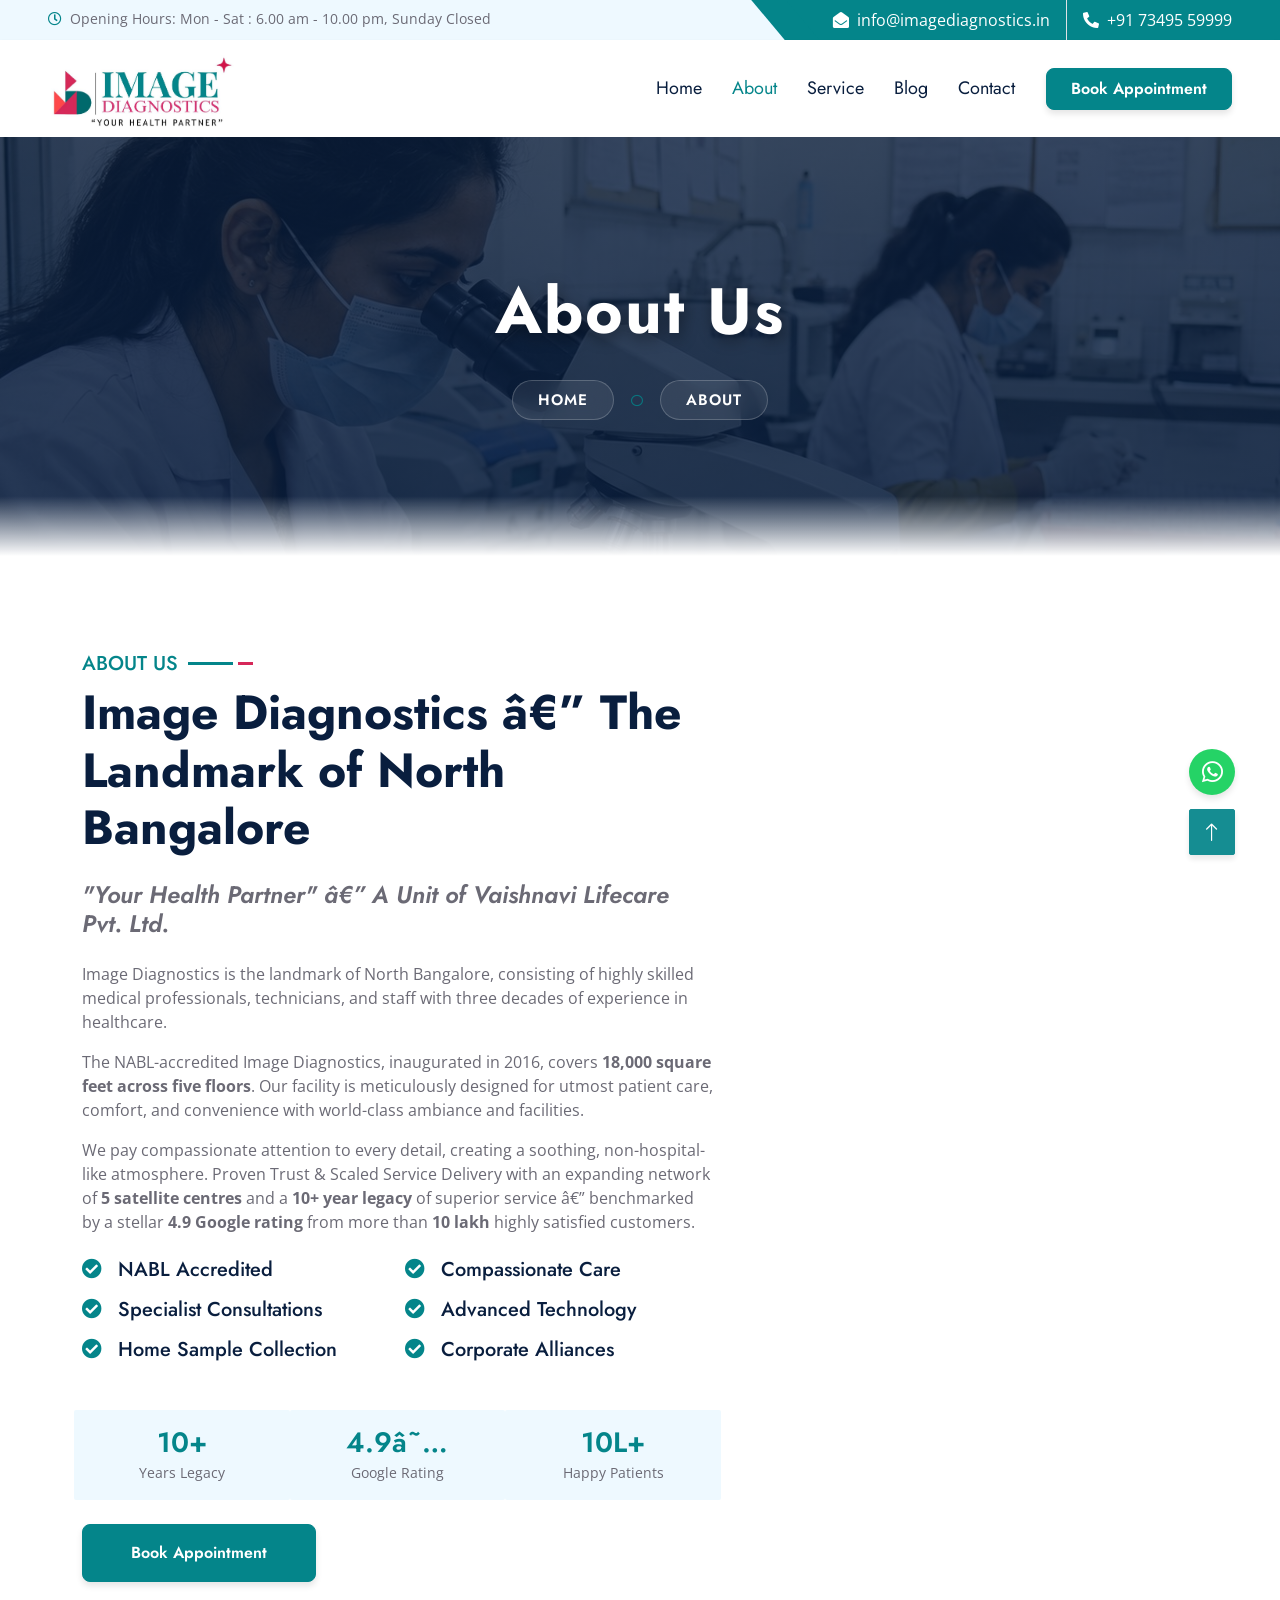
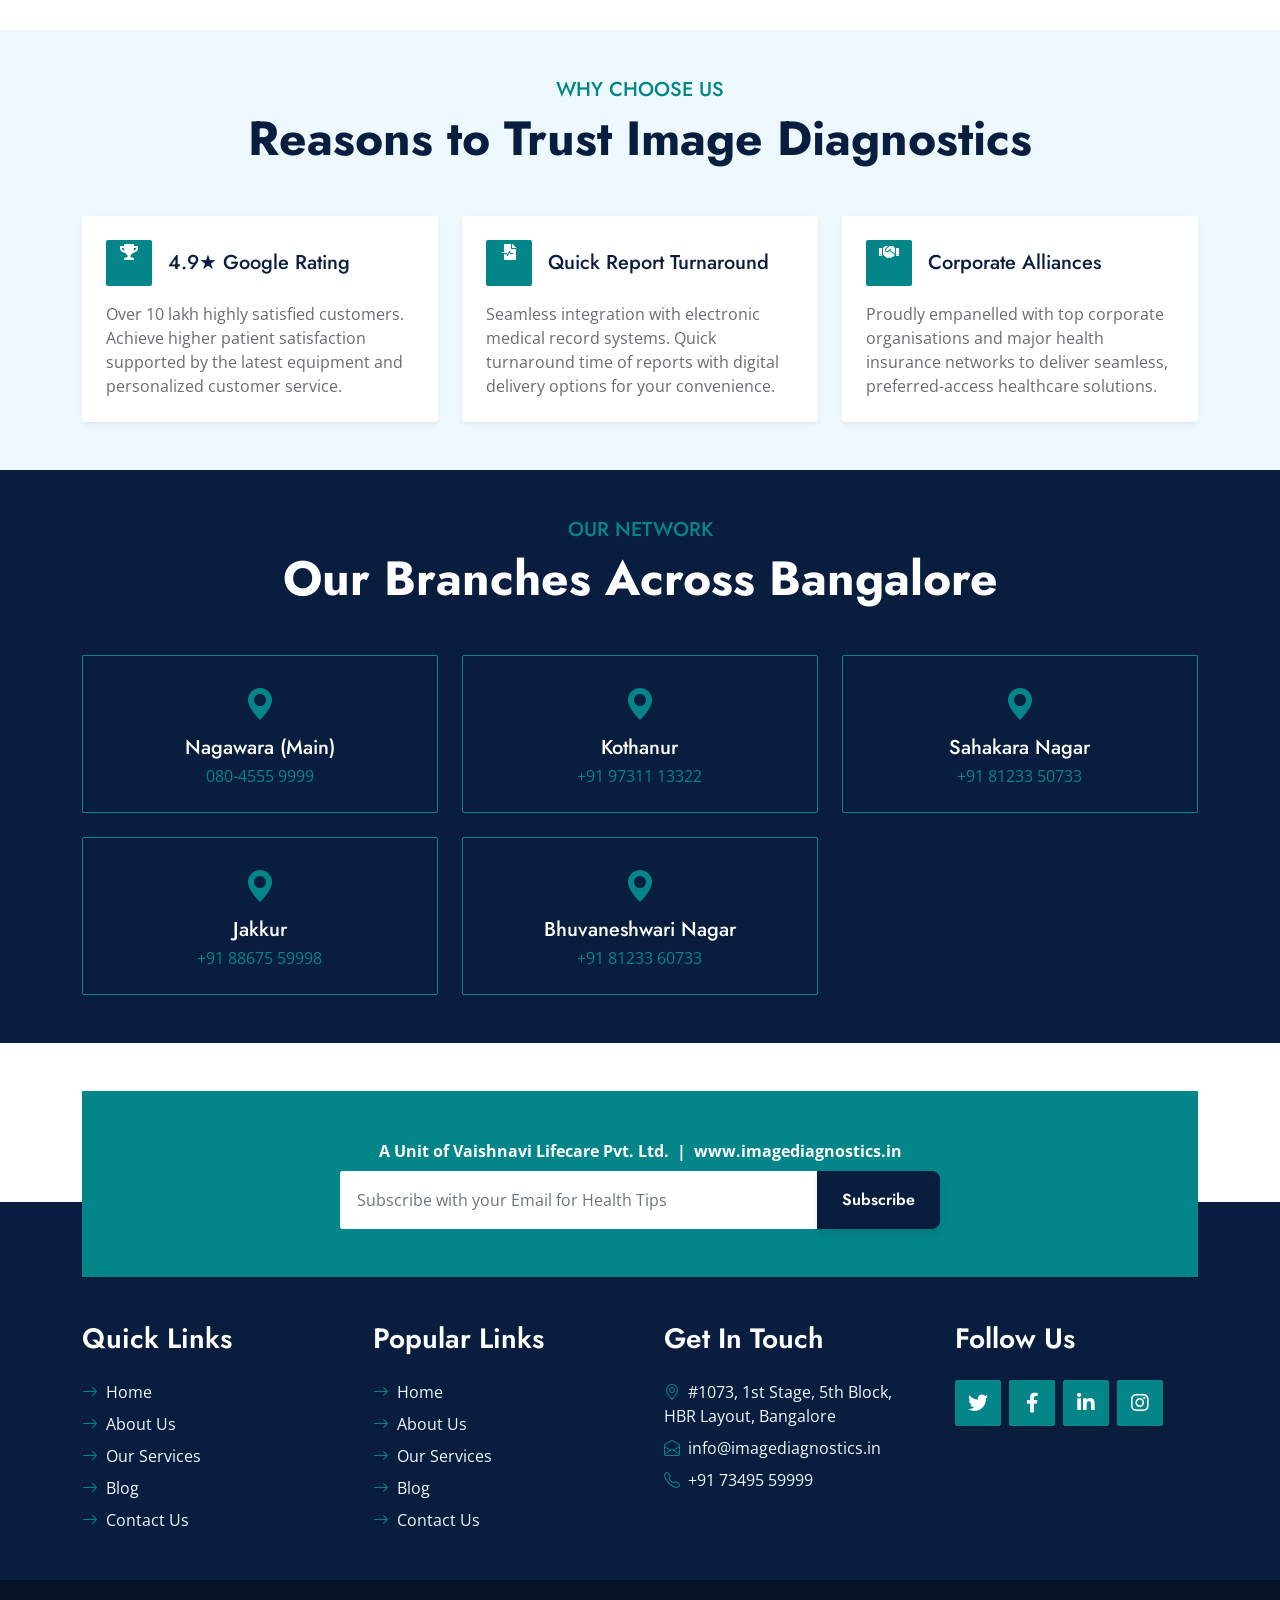
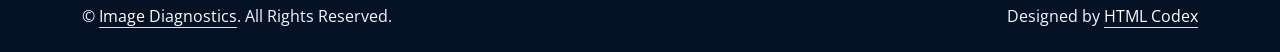
==== commit 4a99dd99: "Updated website content and stylingandremove some  content" ====
--- a/about.html
+++ b/about.html
@@ -243,13 +243,13 @@
                         <a href="tel:+918123360733" class="text-primary text-decoration-none">+91 81233 60733</a>
                     </div>
                 </div>
-                <div class="col-lg-4 col-md-6 wow zoomIn" data-wow-delay="0.6s">
+                <!-- <div class="col-lg-4 col-md-6 wow zoomIn" data-wow-delay="0.6s">
                     <div class="border border-primary rounded p-4">
                         <i class="bi bi-geo-alt-fill text-primary fs-2 d-block mb-2"></i>
                         <h5 class="text-white mb-1">Bharathiya City</h5>
                         <a href="tel:+919686357373" class="text-primary text-decoration-none">+91 96863 57373</a>
                     </div>
-                </div>
+                </div> -->
             </div>
         </div>
     </div>
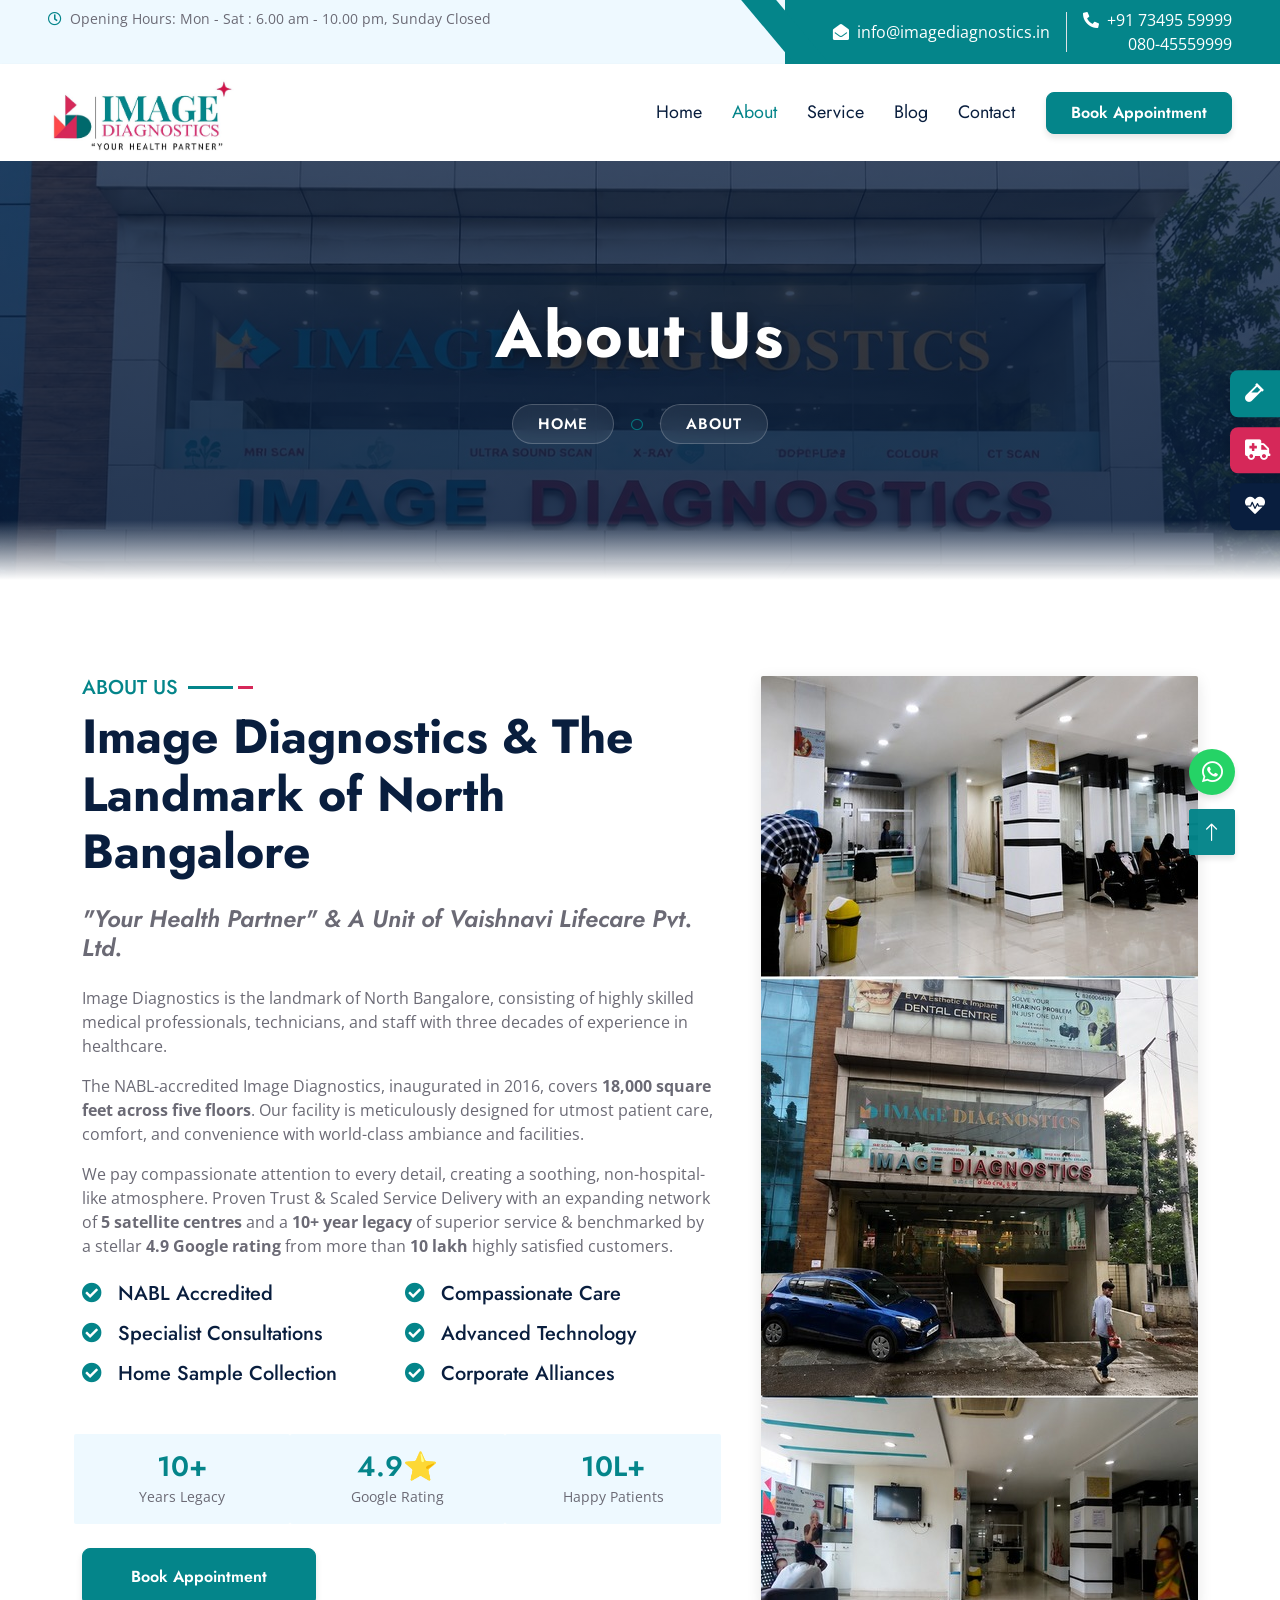
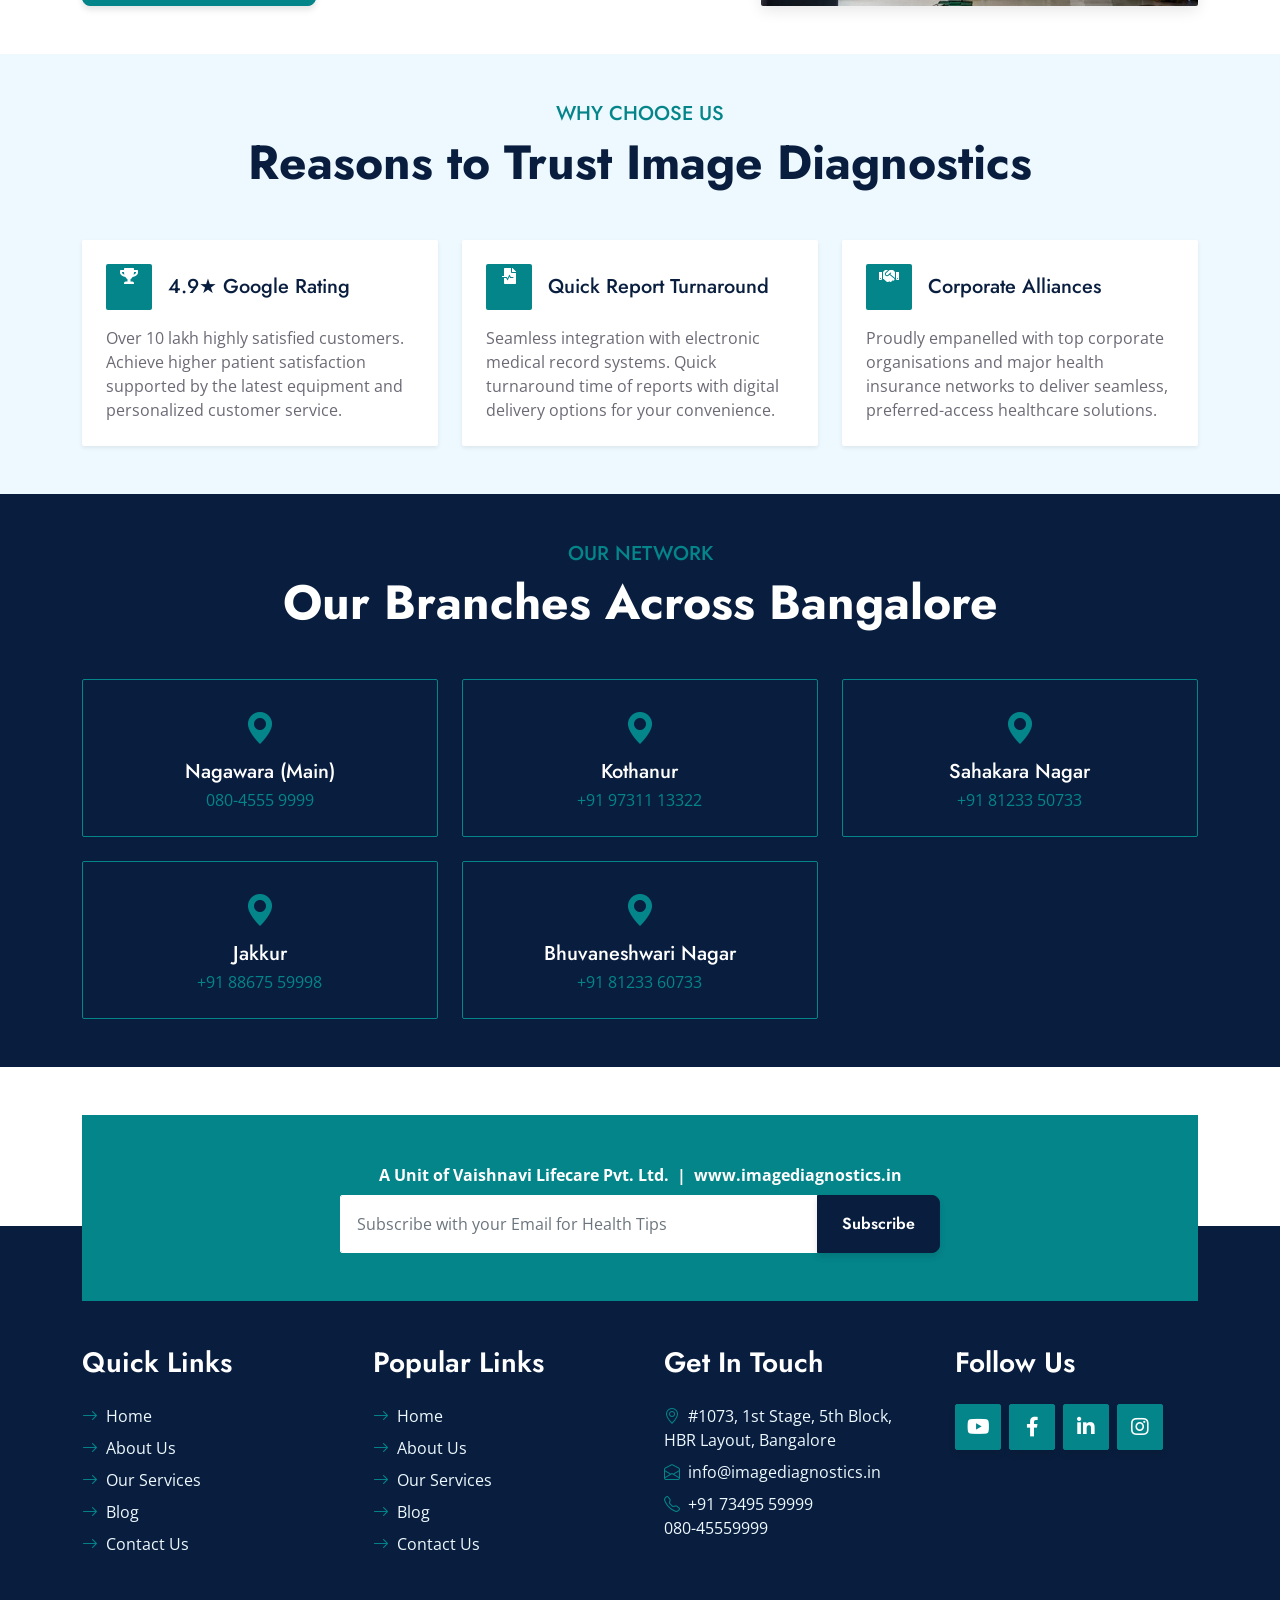
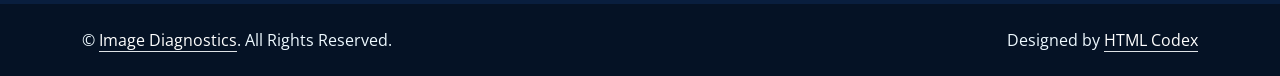
==== commit 76e45b08: "Updated website content and stylingandremove some  content with new video" ====
--- a/about.html
+++ b/about.html
@@ -13,7 +13,9 @@
 
     <!-- Google Web Fonts -->
     <link rel="preconnect" href="https://fonts.gstatic.com">
-    <link href="https://fonts.googleapis.com/css2?family=Jost:wght@500;600;700&family=Open+Sans:wght@400;600&display=swap" rel="stylesheet"> 
+    <link
+        href="https://fonts.googleapis.com/css2?family=Jost:wght@500;600;700&family=Open+Sans:wght@400;600&display=swap"
+        rel="stylesheet">
 
     <!-- Icon Font Stylesheet -->
     <link href="https://cdnjs.cloudflare.com/ajax/libs/font-awesome/5.10.0/css/all.min.css" rel="stylesheet">
@@ -31,7 +33,8 @@
 
 <body>
     <!-- Spinner Start -->
-    <div id="spinner" class="show bg-white position-fixed translate-middle w-100 vh-100 top-50 start-50 d-flex align-items-center justify-content-center">
+    <div id="spinner"
+        class="show bg-white position-fixed translate-middle w-100 vh-100 top-50 start-50 d-flex align-items-center justify-content-center">
         <div class="spinner-grow text-primary m-1" role="status">
             <span class="sr-only">Loading...</span>
         </div>
@@ -50,16 +53,20 @@
         <div class="row gx-0">
             <div class="col-md-6 text-center text-lg-start mb-2 mb-lg-0">
                 <div class="d-inline-flex align-items-center">
-                    <small class="py-2"><i class="far fa-clock text-primary me-2"></i>Opening Hours: Mon - Sat : 6.00 am - 10.00 pm, Sunday Closed </small>
+                    <small class="py-2"><i class="far fa-clock text-primary me-2"></i>Opening Hours: Mon - Sat : 6.00 am
+                        - 10.00 pm, Sunday Closed </small>
                 </div>
             </div>
             <div class="col-md-6 text-center text-lg-end">
                 <div class="position-relative d-inline-flex align-items-center bg-primary text-white top-shape px-5">
                     <div class="me-3 pe-3 border-end py-2">
-                        <p class="m-0"><i class="fa fa-envelope-open me-2"></i><a href="mailto:info@imagediagnostics.in" class="text-white text-decoration-none">info@imagediagnostics.in</a></p>
+                        <p class="m-0"><i class="fa fa-envelope-open me-2"></i><a href="mailto:info@imagediagnostics.in"
+                                class="text-white text-decoration-none">info@imagediagnostics.in</a></p>
                     </div>
                     <div class="py-2">
-                        <p class="m-0"><i class="fa fa-phone-alt me-2"></i><a href="tel:+917349559999" class="text-white text-decoration-none">+91 73495 59999</a></p>
+                        <p class="m-0"><i class="fa fa-phone-alt me-2"></i><a href="tel:+917349559999"
+                                class="text-white text-decoration-none">+91 73495 59999</a><br><a href="tel:08045559999"
+                                class="text-white text-decoration-none">080-45559999</a></p>
                     </div>
                 </div>
             </div>
@@ -84,7 +91,8 @@
                 <a href="blog.html" class="nav-item nav-link">Blog</a>
                 <a href="contact.html" class="nav-item nav-link">Contact</a>
             </div>
-            <a href="appointment.html" class="btn btn-primary py-2 px-4 ms-3" style="border-radius: 8px;">Book Appointment</a>
+            <a href="appointment.html" class="btn btn-primary py-2 px-4 ms-3" style="border-radius: 8px;">Book
+                Appointment</a>
         </div>
     </nav>
     <!-- Navbar End -->
@@ -111,22 +119,36 @@
                 <div class="col-lg-7">
                     <div class="section-title mb-4">
                         <h5 class="position-relative d-inline-block text-primary text-uppercase">About Us</h5>
-                        <h1 class="display-5 mb-0">Image Diagnostics â€” The Landmark of North Bangalore</h1>
-                    </div>
-                    <h4 class="text-body fst-italic mb-4">"Your Health Partner" â€” A Unit of Vaishnavi Lifecare Pvt. Ltd.</h4>
-                    <p class="mb-3">Image Diagnostics is the landmark of North Bangalore, consisting of highly skilled medical professionals, technicians, and staff with three decades of experience in healthcare.</p>
-                    <p class="mb-3">The NABL-accredited Image Diagnostics, inaugurated in 2016, covers <strong>18,000 square feet across five floors</strong>. Our facility is meticulously designed for utmost patient care, comfort, and convenience with world-class ambiance and facilities.</p>
-                    <p class="mb-4">We pay compassionate attention to every detail, creating a soothing, non-hospital-like atmosphere. Proven Trust &amp; Scaled Service Delivery with an expanding network of <strong>5 satellite centres</strong> and a <strong>10+ year legacy</strong> of superior service â€” benchmarked by a stellar <strong>4.9 Google rating</strong> from more than <strong>10 lakh</strong> highly satisfied customers.</p>
+                        <h1 class="display-5 mb-0">Image Diagnostics & The Landmark of North Bangalore</h1>
+                    </div>
+                    <h4 class="text-body fst-italic mb-4">"Your Health Partner" & A Unit of Vaishnavi Lifecare Pvt.
+                        Ltd.</h4>
+                    <p class="mb-3">Image Diagnostics is the landmark of North Bangalore, consisting of highly skilled
+                        medical professionals, technicians, and staff with three decades of experience in healthcare.
+                    </p>
+                    <p class="mb-3">The NABL-accredited Image Diagnostics, inaugurated in 2016, covers <strong>18,000
+                            square feet across five floors</strong>. Our facility is meticulously designed for utmost
+                        patient care, comfort, and convenience with world-class ambiance and facilities.</p>
+                    <p class="mb-4">We pay compassionate attention to every detail, creating a soothing,
+                        non-hospital-like atmosphere. Proven Trust &amp; Scaled Service Delivery with an expanding
+                        network of <strong>5 satellite centres</strong> and a <strong>10+ year legacy</strong> of
+                        superior service & benchmarked by a stellar <strong>4.9 Google rating</strong> from more than
+                        <strong>10 lakh</strong> highly satisfied customers.
+                    </p>
                     <div class="row g-3">
                         <div class="col-sm-6 wow zoomIn" data-wow-delay="0.3s">
                             <h5 class="mb-3"><i class="fa fa-check-circle text-primary me-3"></i>NABL Accredited</h5>
-                            <h5 class="mb-3"><i class="fa fa-check-circle text-primary me-3"></i>Specialist Consultations</h5>
-                            <h5 class="mb-3"><i class="fa fa-check-circle text-primary me-3"></i>Home Sample Collection</h5>
+                            <h5 class="mb-3"><i class="fa fa-check-circle text-primary me-3"></i>Specialist
+                                Consultations</h5>
+                            <h5 class="mb-3"><i class="fa fa-check-circle text-primary me-3"></i>Home Sample Collection
+                            </h5>
                         </div>
                         <div class="col-sm-6 wow zoomIn" data-wow-delay="0.6s">
                             <h5 class="mb-3"><i class="fa fa-check-circle text-primary me-3"></i>Compassionate Care</h5>
-                            <h5 class="mb-3"><i class="fa fa-check-circle text-primary me-3"></i>Advanced Technology</h5>
-                            <h5 class="mb-3"><i class="fa fa-check-circle text-primary me-3"></i>Corporate Alliances</h5>
+                            <h5 class="mb-3"><i class="fa fa-check-circle text-primary me-3"></i>Advanced Technology
+                            </h5>
+                            <h5 class="mb-3"><i class="fa fa-check-circle text-primary me-3"></i>Corporate Alliances
+                            </h5>
                         </div>
                     </div>
                     <!-- Stats Row -->
@@ -136,7 +158,7 @@
                             <small>Years Legacy</small>
                         </div>
                         <div class="col-4 text-center bg-light rounded py-3">
-                            <h3 class="text-primary mb-0">4.9â˜…</h3>
+                            <h3 class="text-primary mb-0">4.9⭐</h3>
                             <small>Google Rating</small>
                         </div>
                         <div class="col-4 text-center bg-light rounded py-3">
@@ -144,13 +166,14 @@
                             <small>Happy Patients</small>
                         </div>
                     </div>
-                    <a href="appointment.html" class="btn btn-primary py-3 px-5 mt-4 wow zoomIn" data-wow-delay="0.6s">Book Appointment</a>
+                    <a href="appointment.html" class="btn btn-primary py-3 px-5 mt-4 wow zoomIn"
+                        data-wow-delay="0.6s">Book Appointment</a>
                 </div>
                 <div class="col-lg-5" style="min-height: 500px;">
                     <div class="position-relative h-100">
-                        <video class="position-absolute w-100 h-100 rounded wow zoomIn" data-wow-delay="0.9s" style="object-fit: cover;" autoplay muted loop playsinline>
-                            <source src="img/ECG for Heart Health_ Accurate Diagnosis at Image Diagnostics.mp4" type="video/mp4">
-                        </video>
+                        <img class="position-absolute w-100 h-100 rounded wow zoomIn" data-wow-delay="0.9s"
+                            src="img/about12.jpg" alt="Medical Diagnostic Workflow Diagram"
+                            style="object-fit: cover; box-shadow: 0 4px 15px rgba(0,0,0,0.1);">
                     </div>
                 </div>
             </div>
@@ -170,28 +193,34 @@
                 <div class="col-lg-4 col-md-6 wow zoomIn" data-wow-delay="0.1s">
                     <div class="bg-white rounded p-4 h-100 shadow-sm">
                         <div class="d-flex align-items-center mb-3">
-                            <div class="btn-lg-square bg-primary rounded me-3"><i class="fa fa-trophy text-white"></i></div>
+                            <div class="btn-lg-square bg-primary rounded me-3"><i class="fa fa-trophy text-white"></i>
+                            </div>
                             <h5 class="mb-0">4.9&#9733; Google Rating</h5>
                         </div>
-                        <p class="mb-0">Over 10 lakh highly satisfied customers. Achieve higher patient satisfaction supported by the latest equipment and personalized customer service.</p>
+                        <p class="mb-0">Over 10 lakh highly satisfied customers. Achieve higher patient satisfaction
+                            supported by the latest equipment and personalized customer service.</p>
                     </div>
                 </div>
                 <div class="col-lg-4 col-md-6 wow zoomIn" data-wow-delay="0.3s">
                     <div class="bg-white rounded p-4 h-100 shadow-sm">
                         <div class="d-flex align-items-center mb-3">
-                            <div class="btn-lg-square bg-primary rounded me-3"><i class="fa fa-file-medical-alt text-white"></i></div>
+                            <div class="btn-lg-square bg-primary rounded me-3"><i
+                                    class="fa fa-file-medical-alt text-white"></i></div>
                             <h5 class="mb-0">Quick Report Turnaround</h5>
                         </div>
-                        <p class="mb-0">Seamless integration with electronic medical record systems. Quick turnaround time of reports with digital delivery options for your convenience.</p>
+                        <p class="mb-0">Seamless integration with electronic medical record systems. Quick turnaround
+                            time of reports with digital delivery options for your convenience.</p>
                     </div>
                 </div>
                 <div class="col-lg-4 col-md-6 wow zoomIn" data-wow-delay="0.5s">
                     <div class="bg-white rounded p-4 h-100 shadow-sm">
                         <div class="d-flex align-items-center mb-3">
-                            <div class="btn-lg-square bg-primary rounded me-3"><i class="fa fa-handshake text-white"></i></div>
+                            <div class="btn-lg-square bg-primary rounded me-3"><i
+                                    class="fa fa-handshake text-white"></i></div>
                             <h5 class="mb-0">Corporate Alliances</h5>
                         </div>
-                        <p class="mb-0">Proudly empanelled with top corporate organisations and major health insurance networks to deliver seamless, preferred-access healthcare solutions.</p>
+                        <p class="mb-0">Proudly empanelled with top corporate organisations and major health insurance
+                            networks to deliver seamless, preferred-access healthcare solutions.</p>
                     </div>
                 </div>
             </div>
@@ -254,16 +283,19 @@
         </div>
     </div>
     <!-- Branches End -->
-    
+
 
     <!-- Newsletter Start -->
     <div class="container-fluid position-relative pt-5 wow fadeInUp" data-wow-delay="0.1s" style="z-index: 1;">
         <div class="container">
             <div class="bg-primary p-5">
-                <p class="text-white text-center mb-2 fw-bold">A Unit of Vaishnavi Lifecare Pvt. Ltd. &nbsp;|&nbsp; <a href="https://www.imagediagnostics.in" target="_blank" class="text-white">www.imagediagnostics.in</a></p>
+                <p class="text-white text-center mb-2 fw-bold">A Unit of Vaishnavi Lifecare Pvt. Ltd. &nbsp;|&nbsp; <a
+                        href="https://www.imagediagnostics.in" target="_blank"
+                        class="text-white">www.imagediagnostics.in</a></p>
                 <form class="mx-auto" style="max-width: 600px;">
                     <div class="input-group">
-                        <input type="email" class="form-control border-white p-3" placeholder="Subscribe with your Email for Health Tips">
+                        <input type="email" class="form-control border-white p-3"
+                            placeholder="Subscribe with your Email for Health Tips">
                         <button class="btn btn-dark px-4">Subscribe</button>
                     </div>
                 </form>
@@ -271,7 +303,7 @@
         </div>
     </div>
     <!-- Newsletter End -->
-    
+
 
     <!-- Footer Start -->
     <div class="container-fluid bg-dark text-light py-5 wow fadeInUp" data-wow-delay="0.3s" style="margin-top: -75px;">
@@ -280,36 +312,59 @@
                 <div class="col-lg-3 col-md-6">
                     <h3 class="text-white mb-4">Quick Links</h3>
                     <div class="d-flex flex-column justify-content-start">
-                        <a class="text-light mb-2" href="index.html"><i class="bi bi-arrow-right text-primary me-2"></i>Home</a>
-                        <a class="text-light mb-2" href="about.html"><i class="bi bi-arrow-right text-primary me-2"></i>About Us</a>
-                        <a class="text-light mb-2" href="service.html"><i class="bi bi-arrow-right text-primary me-2"></i>Our Services</a>
-                        <a class="text-light mb-2" href="blog.html"><i class="bi bi-arrow-right text-primary me-2"></i>Blog</a>
-                        <a class="text-light" href="contact.html"><i class="bi bi-arrow-right text-primary me-2"></i>Contact Us</a>
+                        <a class="text-light mb-2" href="index.html"><i
+                                class="bi bi-arrow-right text-primary me-2"></i>Home</a>
+                        <a class="text-light mb-2" href="about.html"><i
+                                class="bi bi-arrow-right text-primary me-2"></i>About Us</a>
+                        <a class="text-light mb-2" href="service.html"><i
+                                class="bi bi-arrow-right text-primary me-2"></i>Our Services</a>
+                        <a class="text-light mb-2" href="blog.html"><i
+                                class="bi bi-arrow-right text-primary me-2"></i>Blog</a>
+                        <a class="text-light" href="contact.html"><i
+                                class="bi bi-arrow-right text-primary me-2"></i>Contact Us</a>
                     </div>
                 </div>
                 <div class="col-lg-3 col-md-6">
                     <h3 class="text-white mb-4">Popular Links</h3>
                     <div class="d-flex flex-column justify-content-start">
-                        <a class="text-light mb-2" href="index.html"><i class="bi bi-arrow-right text-primary me-2"></i>Home</a>
-                        <a class="text-light mb-2" href="about.html"><i class="bi bi-arrow-right text-primary me-2"></i>About Us</a>
-                        <a class="text-light mb-2" href="service.html"><i class="bi bi-arrow-right text-primary me-2"></i>Our Services</a>
-                        <a class="text-light mb-2" href="blog.html"><i class="bi bi-arrow-right text-primary me-2"></i>Blog</a>
-                        <a class="text-light" href="contact.html"><i class="bi bi-arrow-right text-primary me-2"></i>Contact Us</a>
+                        <a class="text-light mb-2" href="index.html"><i
+                                class="bi bi-arrow-right text-primary me-2"></i>Home</a>
+                        <a class="text-light mb-2" href="about.html"><i
+                                class="bi bi-arrow-right text-primary me-2"></i>About Us</a>
+                        <a class="text-light mb-2" href="service.html"><i
+                                class="bi bi-arrow-right text-primary me-2"></i>Our Services</a>
+                        <a class="text-light mb-2" href="blog.html"><i
+                                class="bi bi-arrow-right text-primary me-2"></i>Blog</a>
+                        <a class="text-light" href="contact.html"><i
+                                class="bi bi-arrow-right text-primary me-2"></i>Contact Us</a>
                     </div>
                 </div>
                 <div class="col-lg-3 col-md-6">
                     <h3 class="text-white mb-4">Get In Touch</h3>
-                    <p class="mb-2"><i class="bi bi-geo-alt text-primary me-2"></i>#1073, 1st Stage, 5th Block, HBR Layout, Bangalore</p>
-                    <p class="mb-2"><i class="bi bi-envelope-open text-primary me-2"></i><a href="mailto:info@imagediagnostics.in" class="text-light text-decoration-none">info@imagediagnostics.in</a></p>
-                    <p class="mb-0"><i class="bi bi-telephone text-primary me-2"></i><a href="tel:+917349559999" class="text-light text-decoration-none">+91 73495 59999</a></p>
+                    <p class="mb-2"><i class="bi bi-geo-alt text-primary me-2"></i>#1073, 1st Stage, 5th Block, HBR
+                        Layout, Bangalore</p>
+                    <p class="mb-2"><i class="bi bi-envelope-open text-primary me-2"></i><a
+                            href="mailto:info@imagediagnostics.in"
+                            class="text-light text-decoration-none">info@imagediagnostics.in</a></p>
+                    <p class="mb-0"><i class="bi bi-telephone text-primary me-2"></i><a href="tel:+917349559999"
+                            class="text-light text-decoration-none">+91 73495 59999</a><br><a href="tel:08045559999"
+                            class="text-light text-decoration-none">080-45559999</a></p>
                 </div>
                 <div class="col-lg-3 col-md-6">
                     <h3 class="text-white mb-4">Follow Us</h3>
                     <div class="d-flex">
-                        <a class="btn btn-lg btn-primary btn-lg-square rounded me-2" href="https://twitter.com"><i class="fab fa-twitter fw-normal"></i></a>
-                        <a class="btn btn-lg btn-primary btn-lg-square rounded me-2" href="https://facebook.com"><i class="fab fa-facebook-f fw-normal"></i></a>
-                        <a class="btn btn-lg btn-primary btn-lg-square rounded me-2" href="https://linkedin.com"><i class="fab fa-linkedin-in fw-normal"></i></a>
-                        <a class="btn btn-lg btn-primary btn-lg-square rounded" href="https://instagram.com"><i class="fab fa-instagram fw-normal"></i></a>
+                        <a class="btn btn-lg btn-primary btn-lg-square rounded me-2"
+                            href="https://www.youtube.com/@imagediagnostics7093" target="_blank"
+                            rel="noopener noreferrer"><i class="fab fa-youtube fw-normal"></i></a>
+                        <a class="btn btn-lg btn-primary btn-lg-square rounded me-2"
+                            href="https://www.facebook.com/share/1EjTans8A4/?mibextid=wwXIfr" target="_blank"
+                            rel="noopener noreferrer"><i class="fab fa-facebook-f fw-normal"></i></a>
+                        <a class="btn btn-lg btn-primary btn-lg-square rounded me-2"
+                            href="https://www.linkedin.com/in/image-diagnostics-4b1842392" target="_blank"
+                            rel="noopener noreferrer"><i class="fab fa-linkedin-in fw-normal"></i></a>
+                        <a class="btn btn-lg btn-primary btn-lg-square rounded"
+                            href="https://www.instagram.com/image1diagnostics" target="_blank"
+                            rel="noopener noreferrer"><i class="fab fa-instagram fw-normal"></i></a>
                     </div>
                 </div>
             </div>
@@ -319,12 +374,14 @@
         <div class="container">
             <div class="row g-0">
                 <div class="col-md-6 text-center text-md-start">
-                    <p class="mb-md-0">&copy; <a class="text-white border-bottom" href="index.html">Image Diagnostics</a>. All Rights Reserved.</p>
+                    <p class="mb-md-0">&copy; <a class="text-white border-bottom" href="index.html">Image
+                            Diagnostics</a>. All Rights Reserved.</p>
                 </div>
                 <div class="col-md-6 text-center text-md-end">
                     <!--/*** The authorâ€™s attribution link below must remain intact on your website. ***/-->
                     <!--/*** If you wish to remove this credit link, please purchase the Pro Version from https://htmlcodex.com . ***/-->
-                    <p class="mb-0">Designed by <a class="text-white border-bottom" href="https://htmlcodex.com">HTML Codex</a></p>
+                    <p class="mb-0">Designed by <a class="text-white border-bottom" href="https://htmlcodex.com">HTML
+                            Codex</a></p>
                 </div>
             </div>
         </div>
@@ -335,8 +392,25 @@
     <!-- Back to Top -->
     <a href="#" class="btn btn-lg btn-primary btn-lg-square rounded back-to-top"><i class="bi bi-arrow-up"></i></a>
 
+    <!-- Floating Services Sidebar -->
+    <div class="floating-services">
+        <a href="appointment.html" class="floating-service-item" title="Blood Sample Collection">
+            <i class="fas fa-vial"></i>
+            <span>Blood Collection</span>
+        </a>
+        <a href="contact.html" class="floating-service-item" title="Ambulance">
+            <i class="fas fa-ambulance"></i>
+            <span>Ambulance</span>
+        </a>
+        <a href="service.html" class="floating-service-item" title="ECG at Home">
+            <i class="fas fa-heartbeat"></i>
+            <span>ECG at Home</span>
+        </a>
+    </div>
+
     <!-- WhatsApp Icon -->
-    <a href="https://wa.me/917349559999" class="whatsapp-icon" target="_blank" rel="noopener noreferrer"><i class="fab fa-whatsapp"></i></a>
+    <a href="https://wa.me/917349559999" class="whatsapp-icon" target="_blank" rel="noopener noreferrer"><i
+            class="fab fa-whatsapp"></i></a>
 
 
     <!-- JavaScript Libraries -->
@@ -350,4 +424,4 @@
     <script src="js/main.js"></script>
 </body>
 
-</html>
+</html>
--- a/css/style.css
+++ b/css/style.css
@@ -327,4 +327,82 @@
 
 .team-text .btn {
     margin-top: auto;
+}
+
+/* Floating Services Sidebar */
+.floating-services {
+    position: fixed;
+    top: 50%;
+    transform: translateY(-50%);
+    right: 0;
+    z-index: 999;
+    display: flex;
+    flex-direction: column;
+    gap: 10px;
+}
+
+.floating-service-item {
+    display: flex;
+    align-items: center;
+    justify-content: flex-start;
+    background-color: var(--primary);
+    color: white;
+    padding: 12px 15px;
+    border-radius: 8px 0 0 8px;
+    text-decoration: none;
+    box-shadow: -4px 4px 10px rgba(0, 0, 0, 0.1);
+    transition: all 0.3s ease;
+    transform: translateX(calc(100% - 50px));
+    width: 200px;
+}
+
+.floating-service-item:nth-child(2) {
+    background-color: var(--secondary);
+}
+
+.floating-service-item:nth-child(3) {
+    background-color: var(--dark);
+}
+
+.floating-service-item i {
+    font-size: 20px;
+    min-width: 35px;
+}
+
+.floating-service-item span {
+    font-family: 'Jost', sans-serif;
+    font-weight: 600;
+    font-size: 15px;
+    white-space: nowrap;
+}
+
+.floating-service-item:hover {
+    transform: translateX(0);
+    color: white;
+}
+
+/* NABL Fixed Logo */
+.nabl-fixed {
+    position: fixed;
+    bottom: 30px;
+    left: 30px;
+    z-index: 99;
+    background: white;
+    padding: 10px;
+    border-radius: 12px;
+    box-shadow: 0 4px 15px rgba(0, 0, 0, 0.15);
+    transition: all 0.3s ease;
+    display: flex;
+    align-items: center;
+    justify-content: center;
+}
+
+.nabl-fixed:hover {
+    transform: translateY(-5px);
+    box-shadow: 0 8px 25px rgba(0, 0, 0, 0.2);
+}
+
+.nabl-fixed img {
+    height: 60px;
+    width: auto;
 }
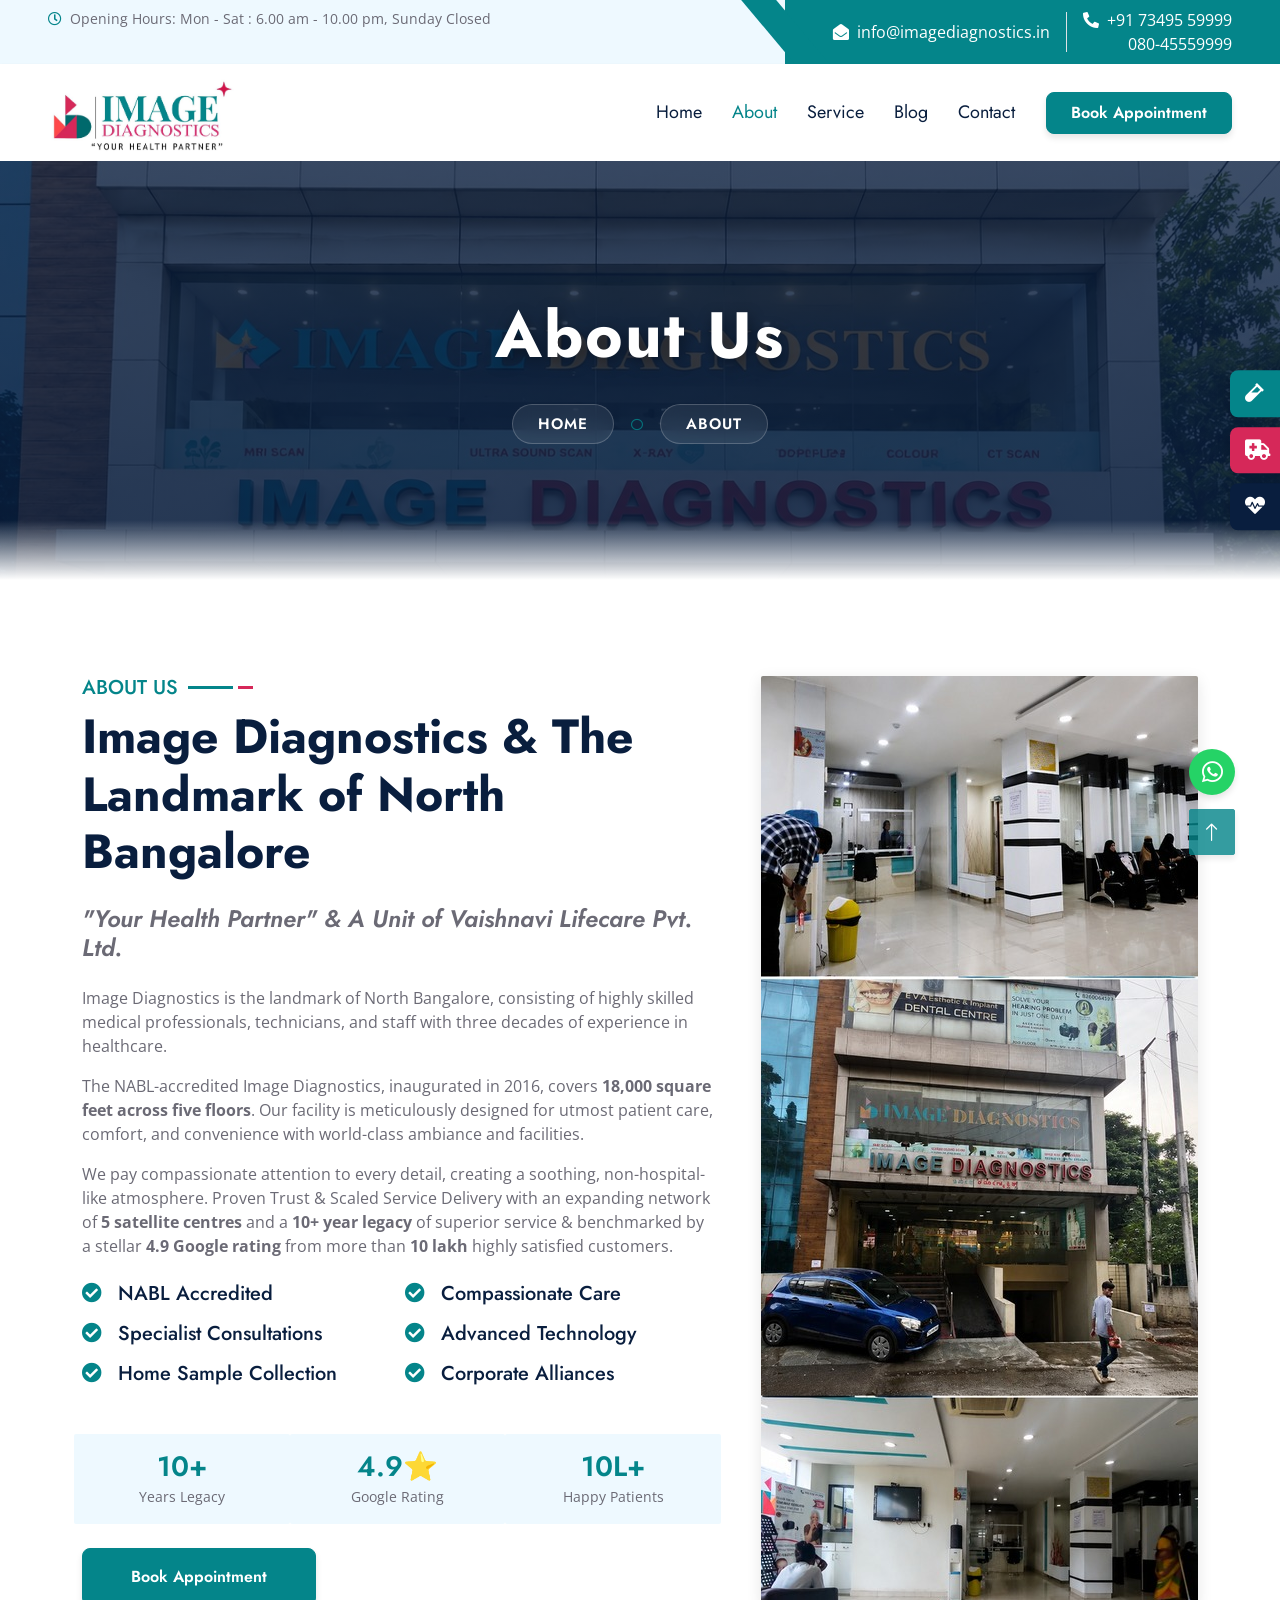
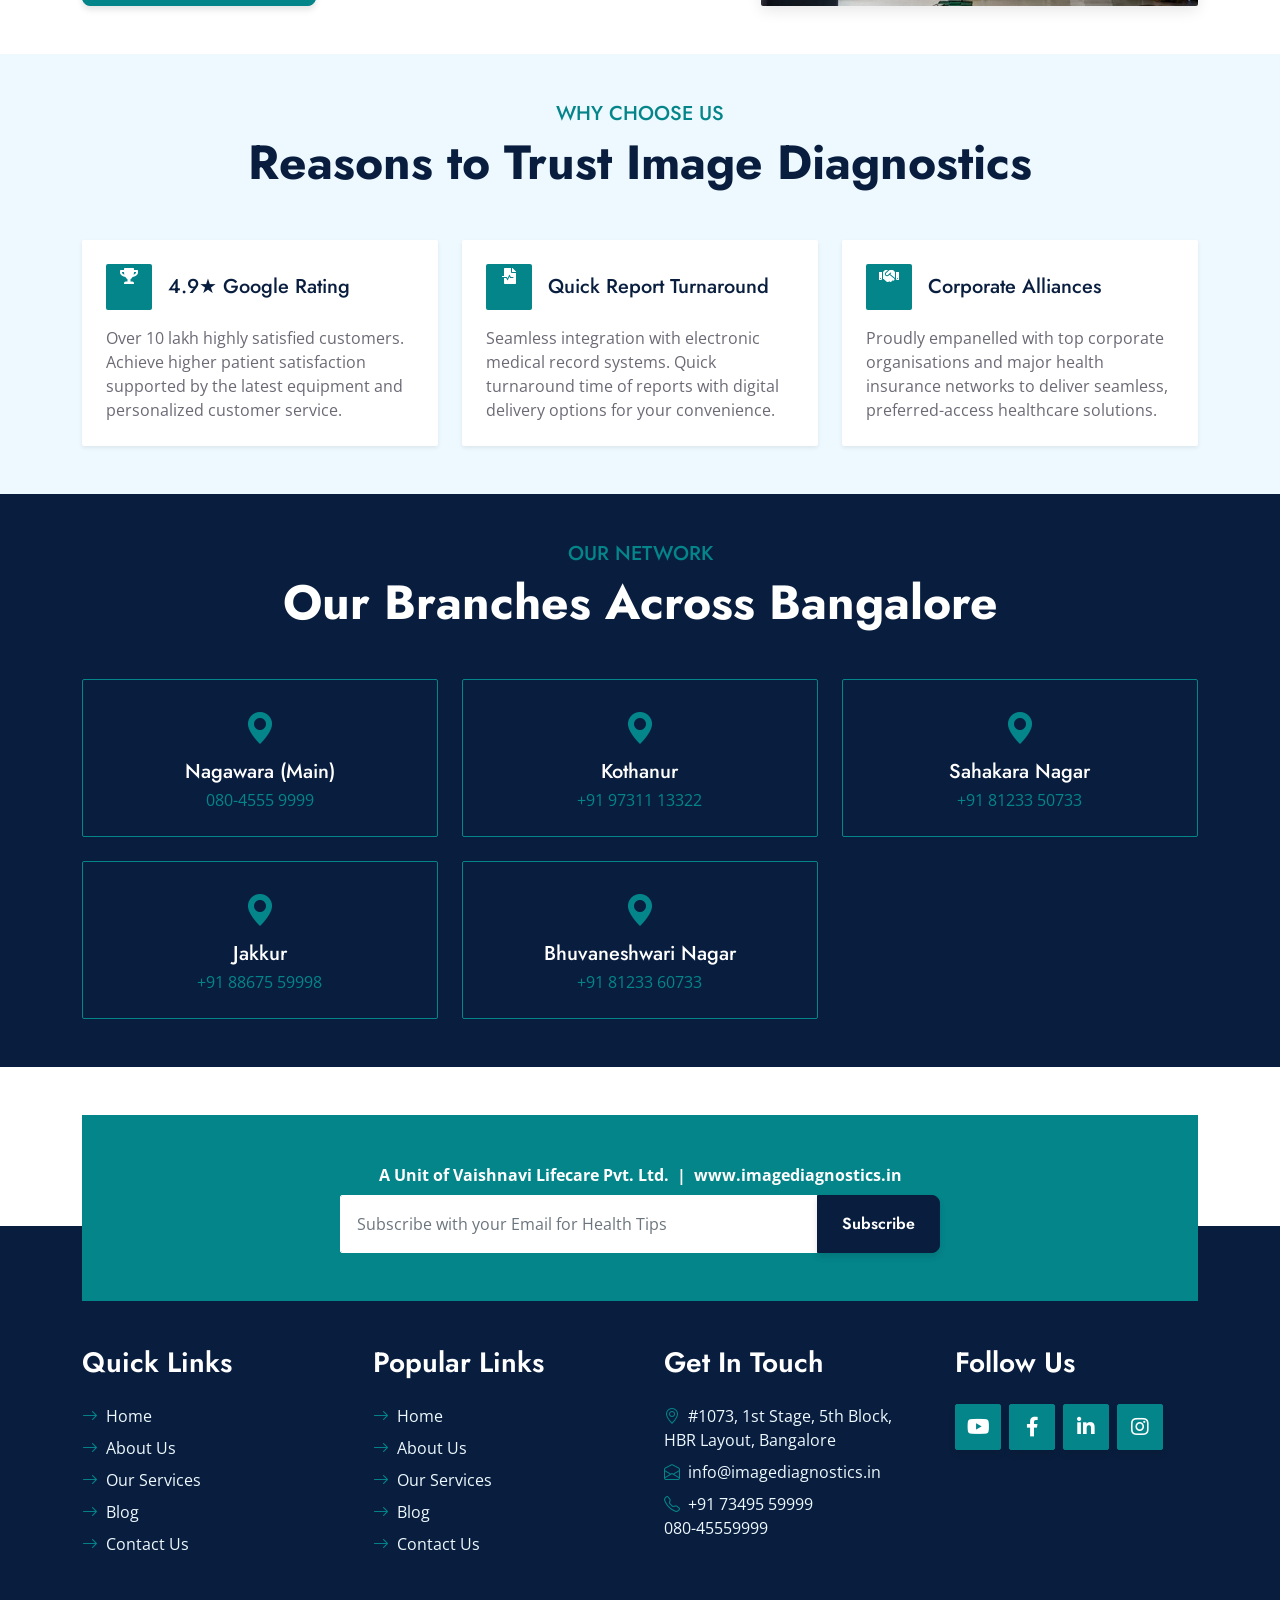
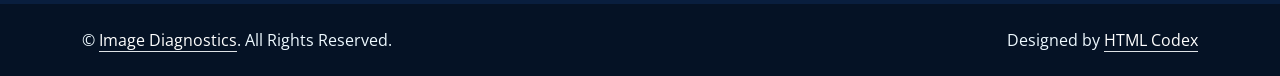
==== commit 551986ea: "Updated website content and stylingandremove some  content with new video new email verification new" ====
--- a/about.html
+++ b/about.html
@@ -398,9 +398,9 @@
             <i class="fas fa-vial"></i>
             <span>Blood Collection</span>
         </a>
-        <a href="contact.html" class="floating-service-item" title="Ambulance">
+        <a href="contact.html" class="floating-service-item" title="Free Ambulance Within 5Km">
             <i class="fas fa-ambulance"></i>
-            <span>Ambulance</span>
+            <span>Free Ambulance Within 5Km</span>
         </a>
         <a href="service.html" class="floating-service-item" title="ECG at Home">
             <i class="fas fa-heartbeat"></i>
--- a/css/style.css
+++ b/css/style.css
@@ -353,7 +353,7 @@
     box-shadow: -4px 4px 10px rgba(0, 0, 0, 0.1);
     transition: all 0.3s ease;
     transform: translateX(calc(100% - 50px));
-    width: 200px;
+    width: 270px;
 }
 
 .floating-service-item:nth-child(2) {
